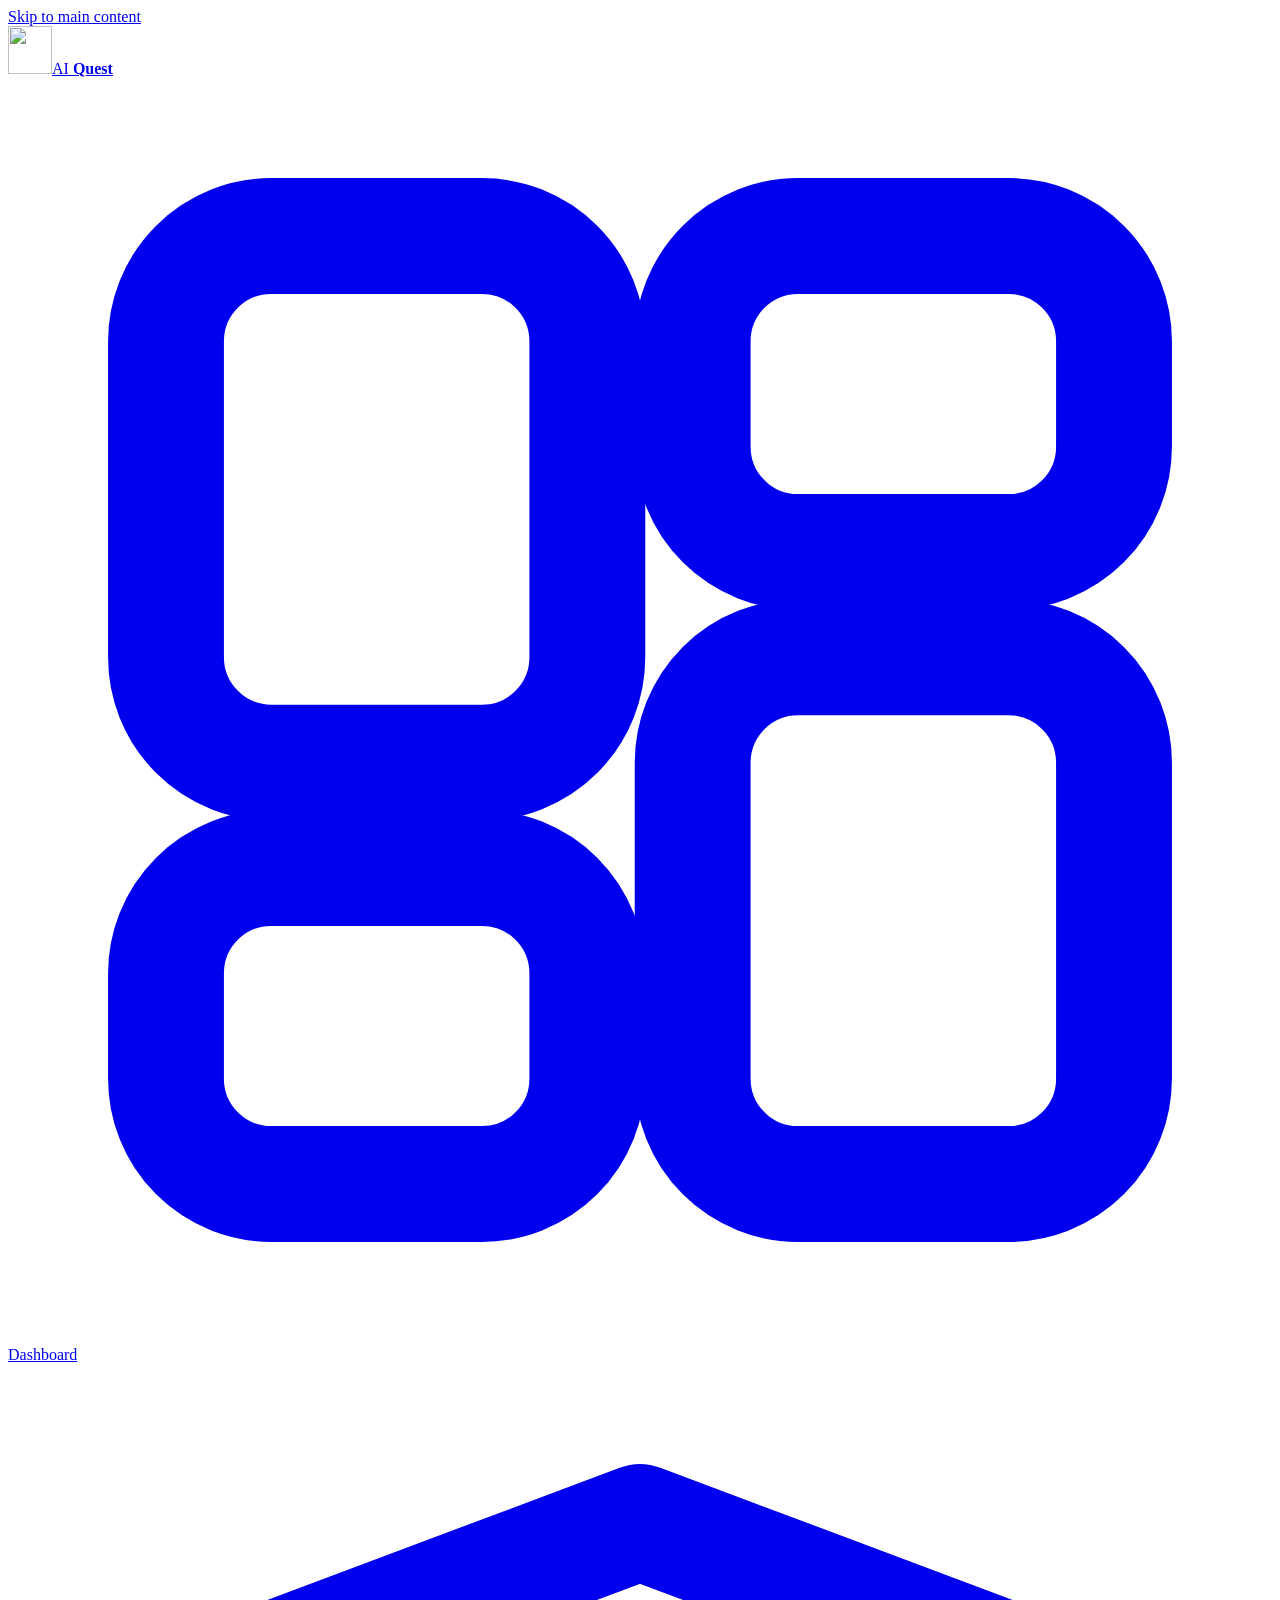
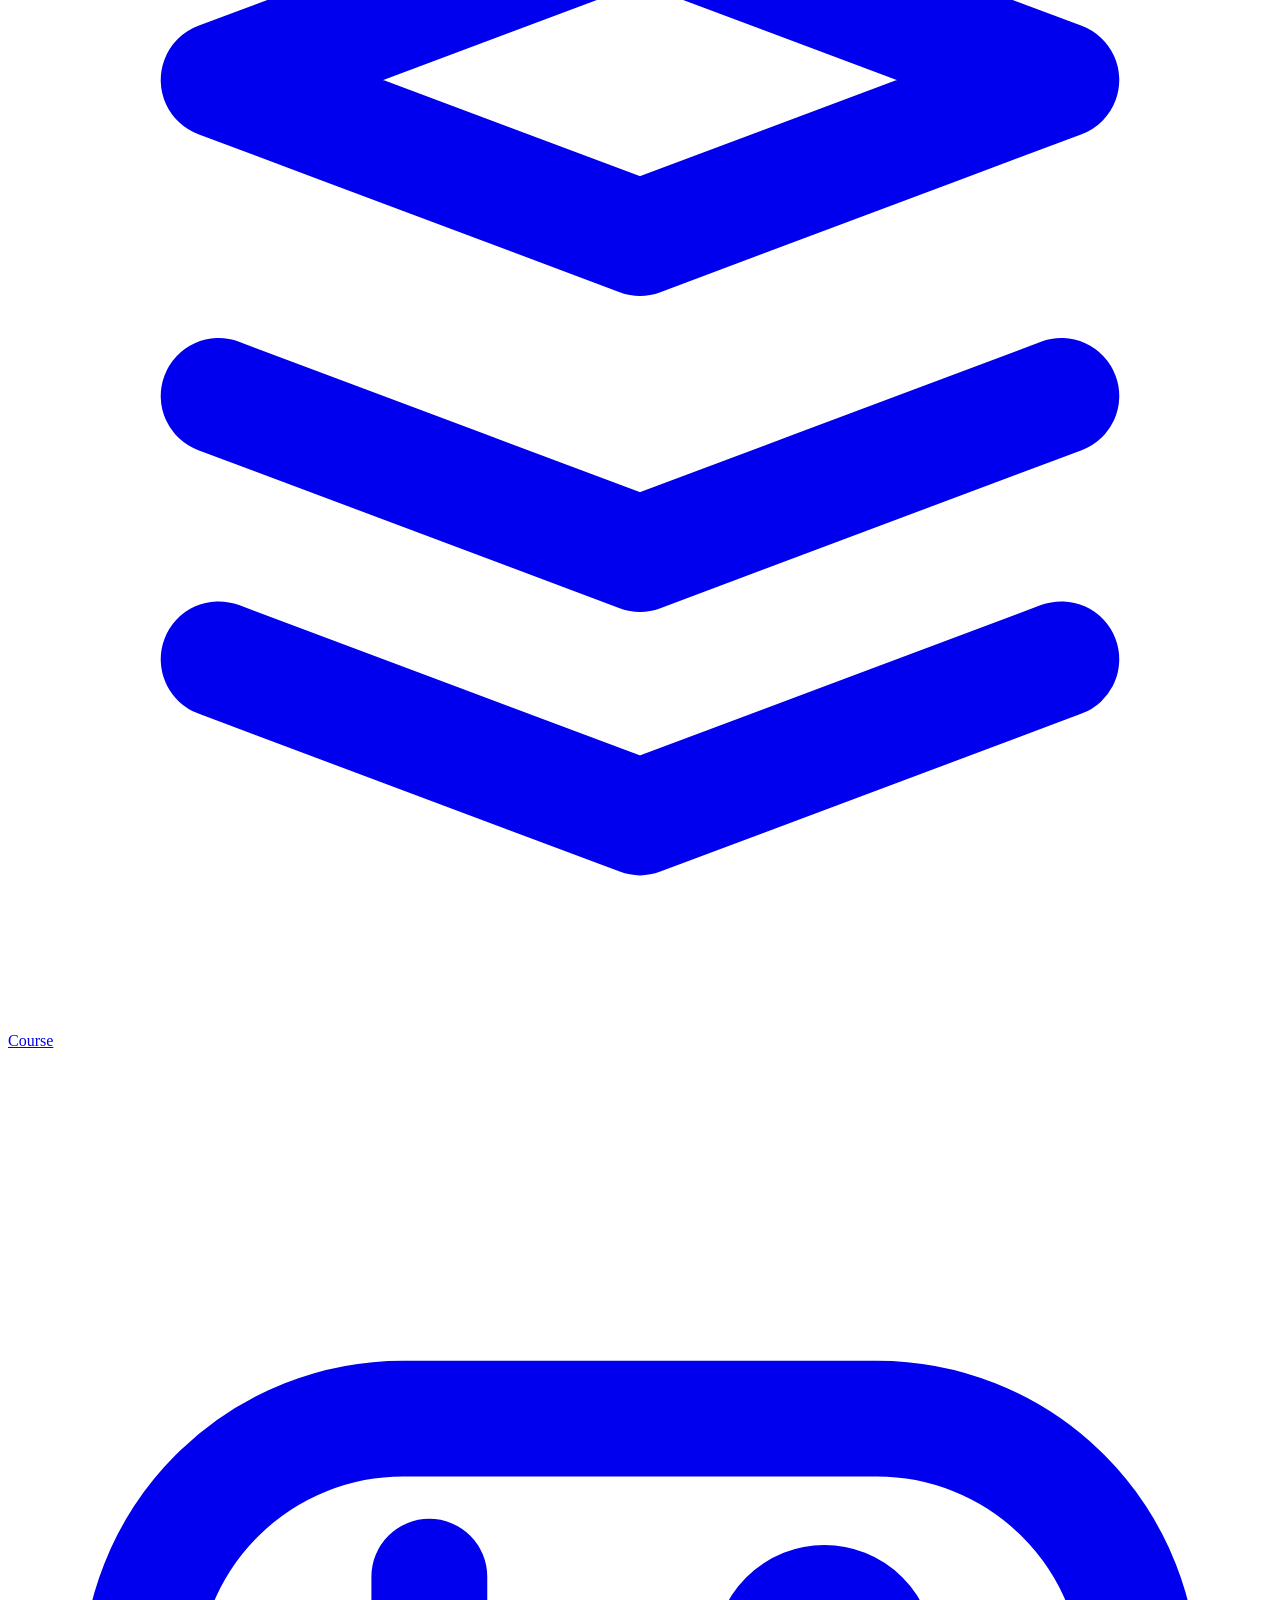
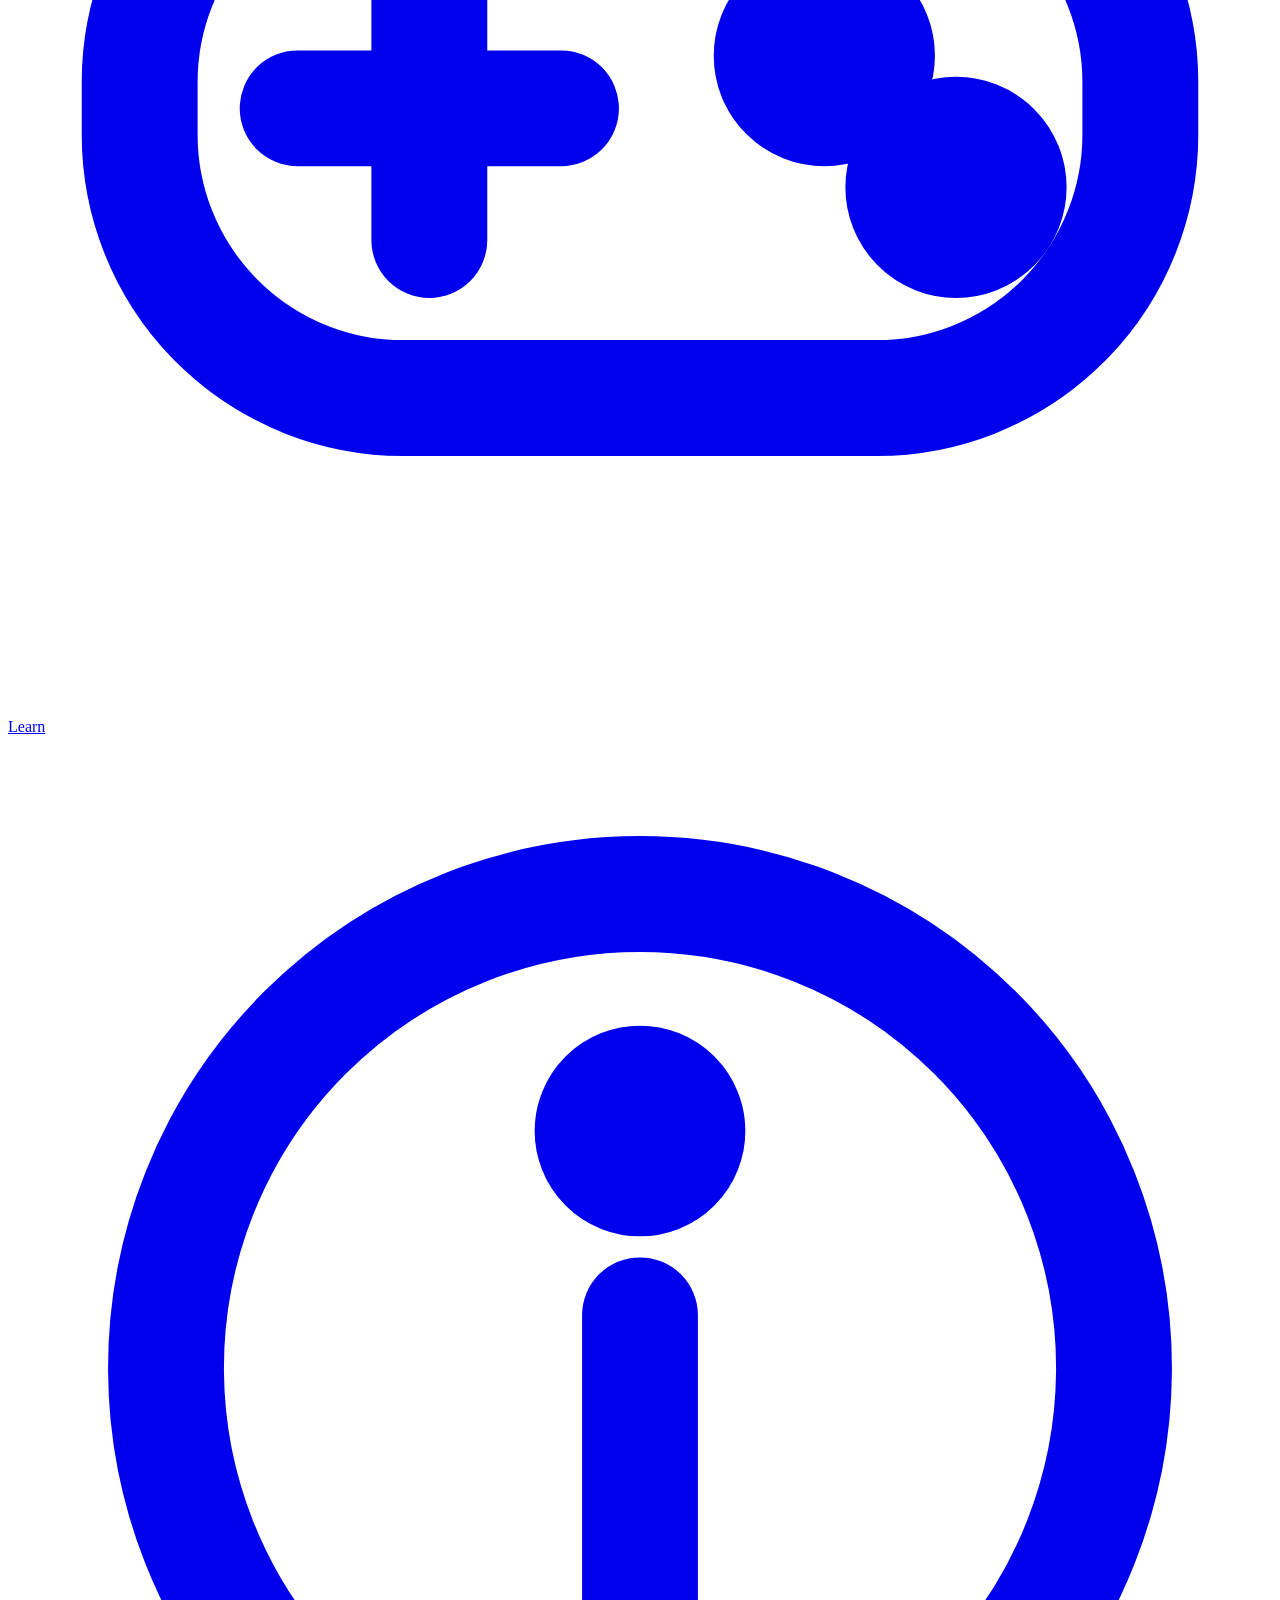
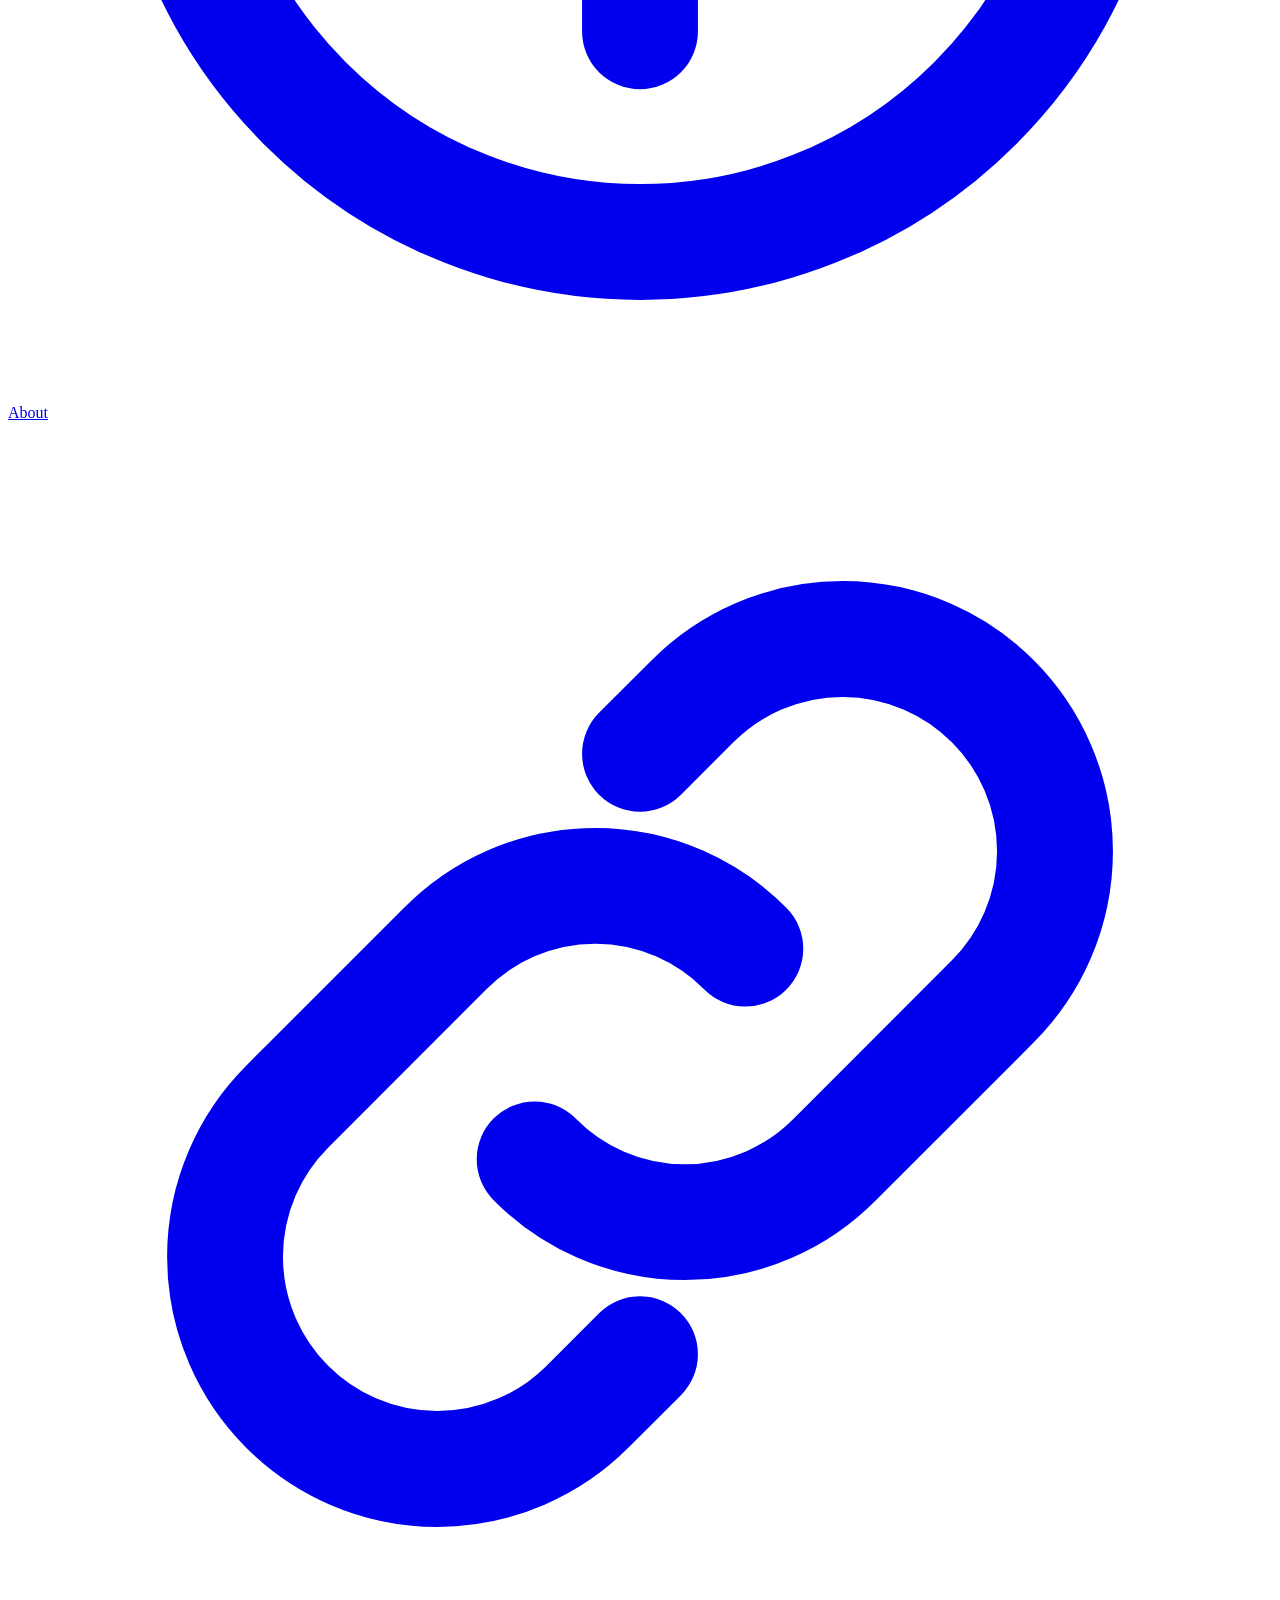
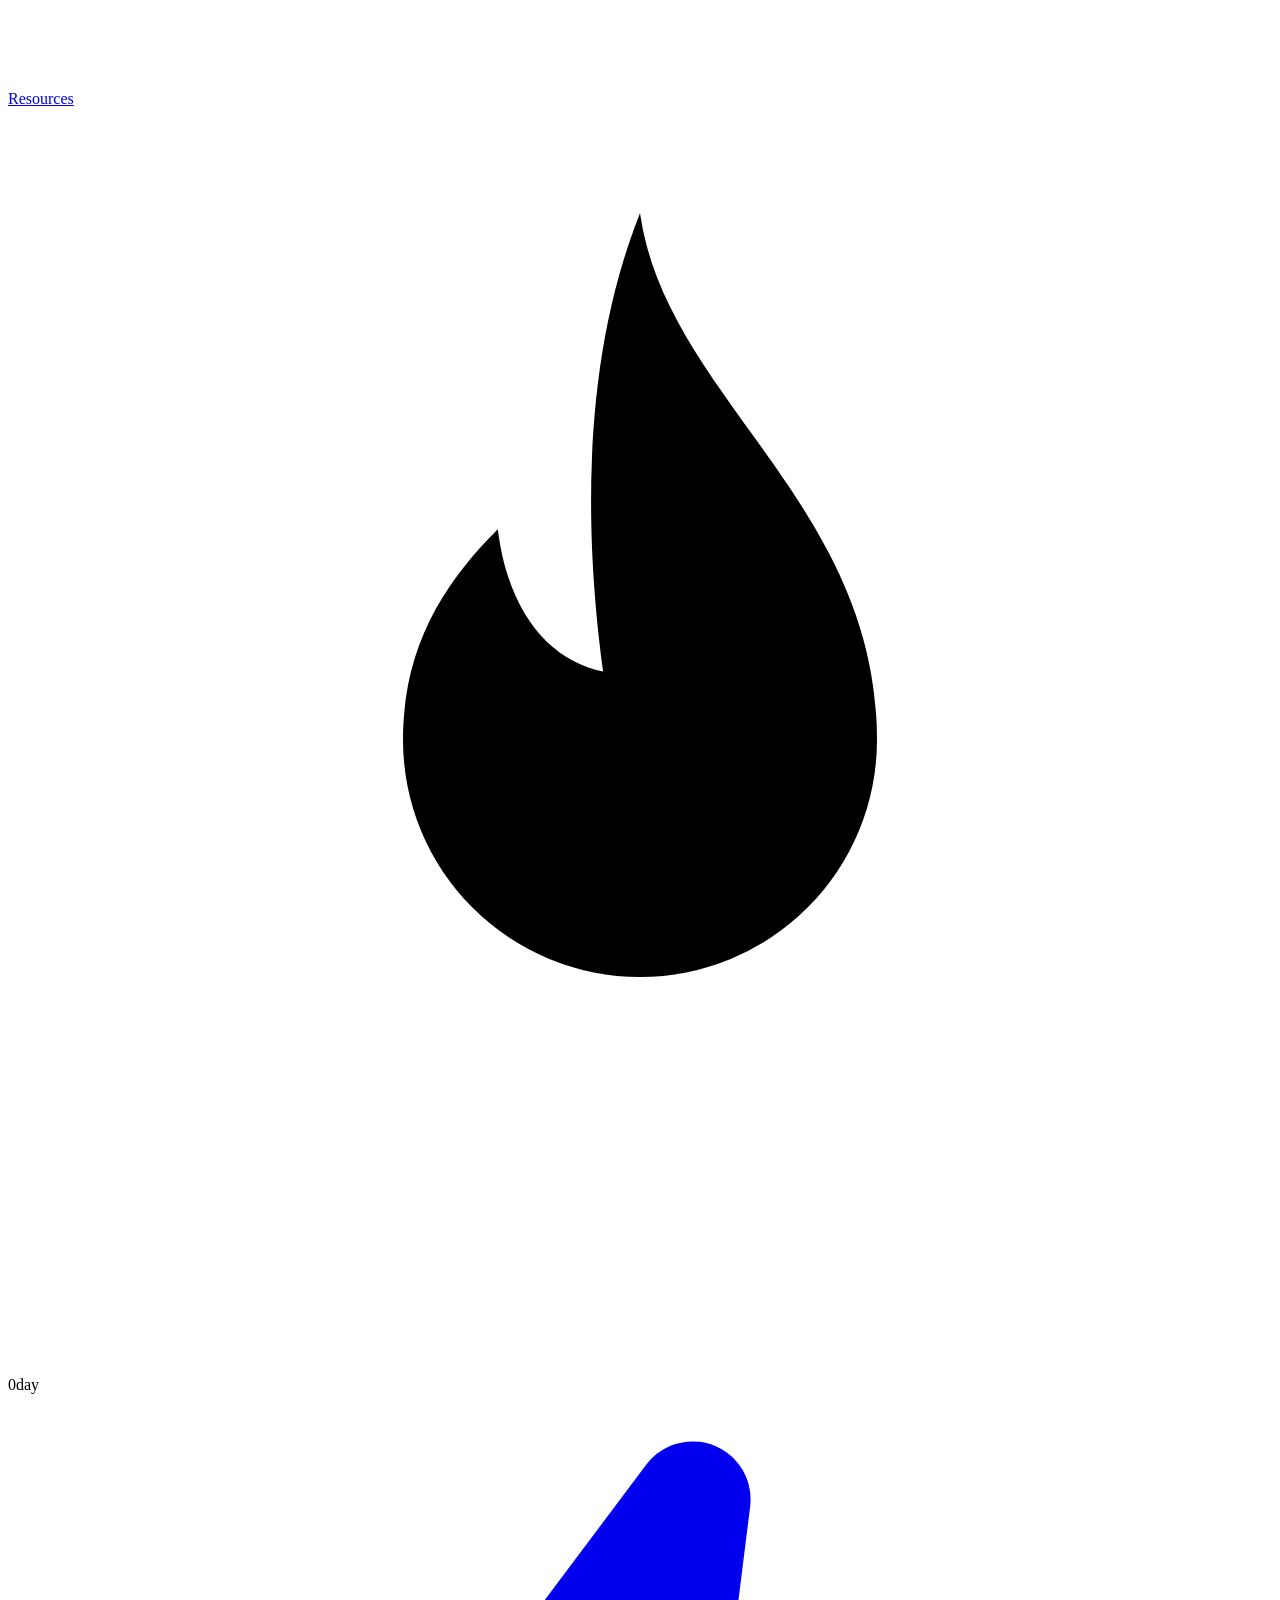
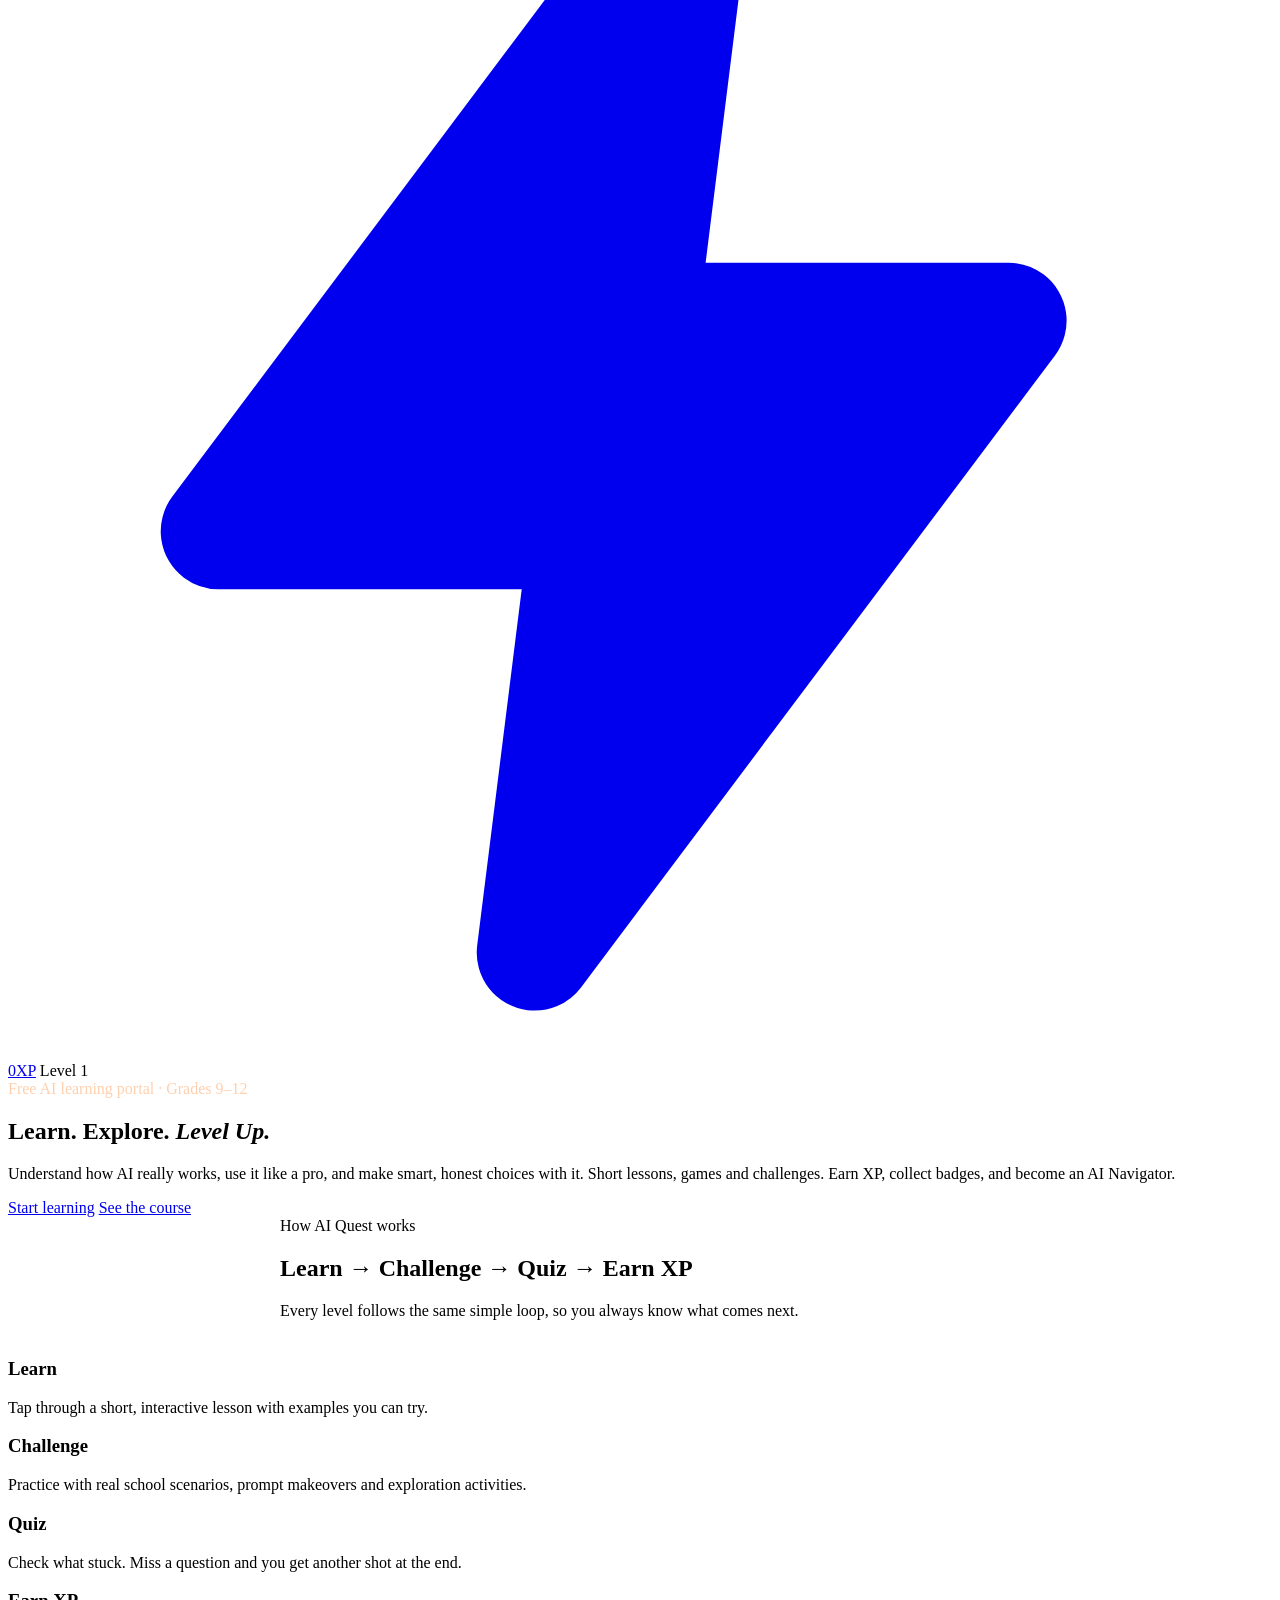
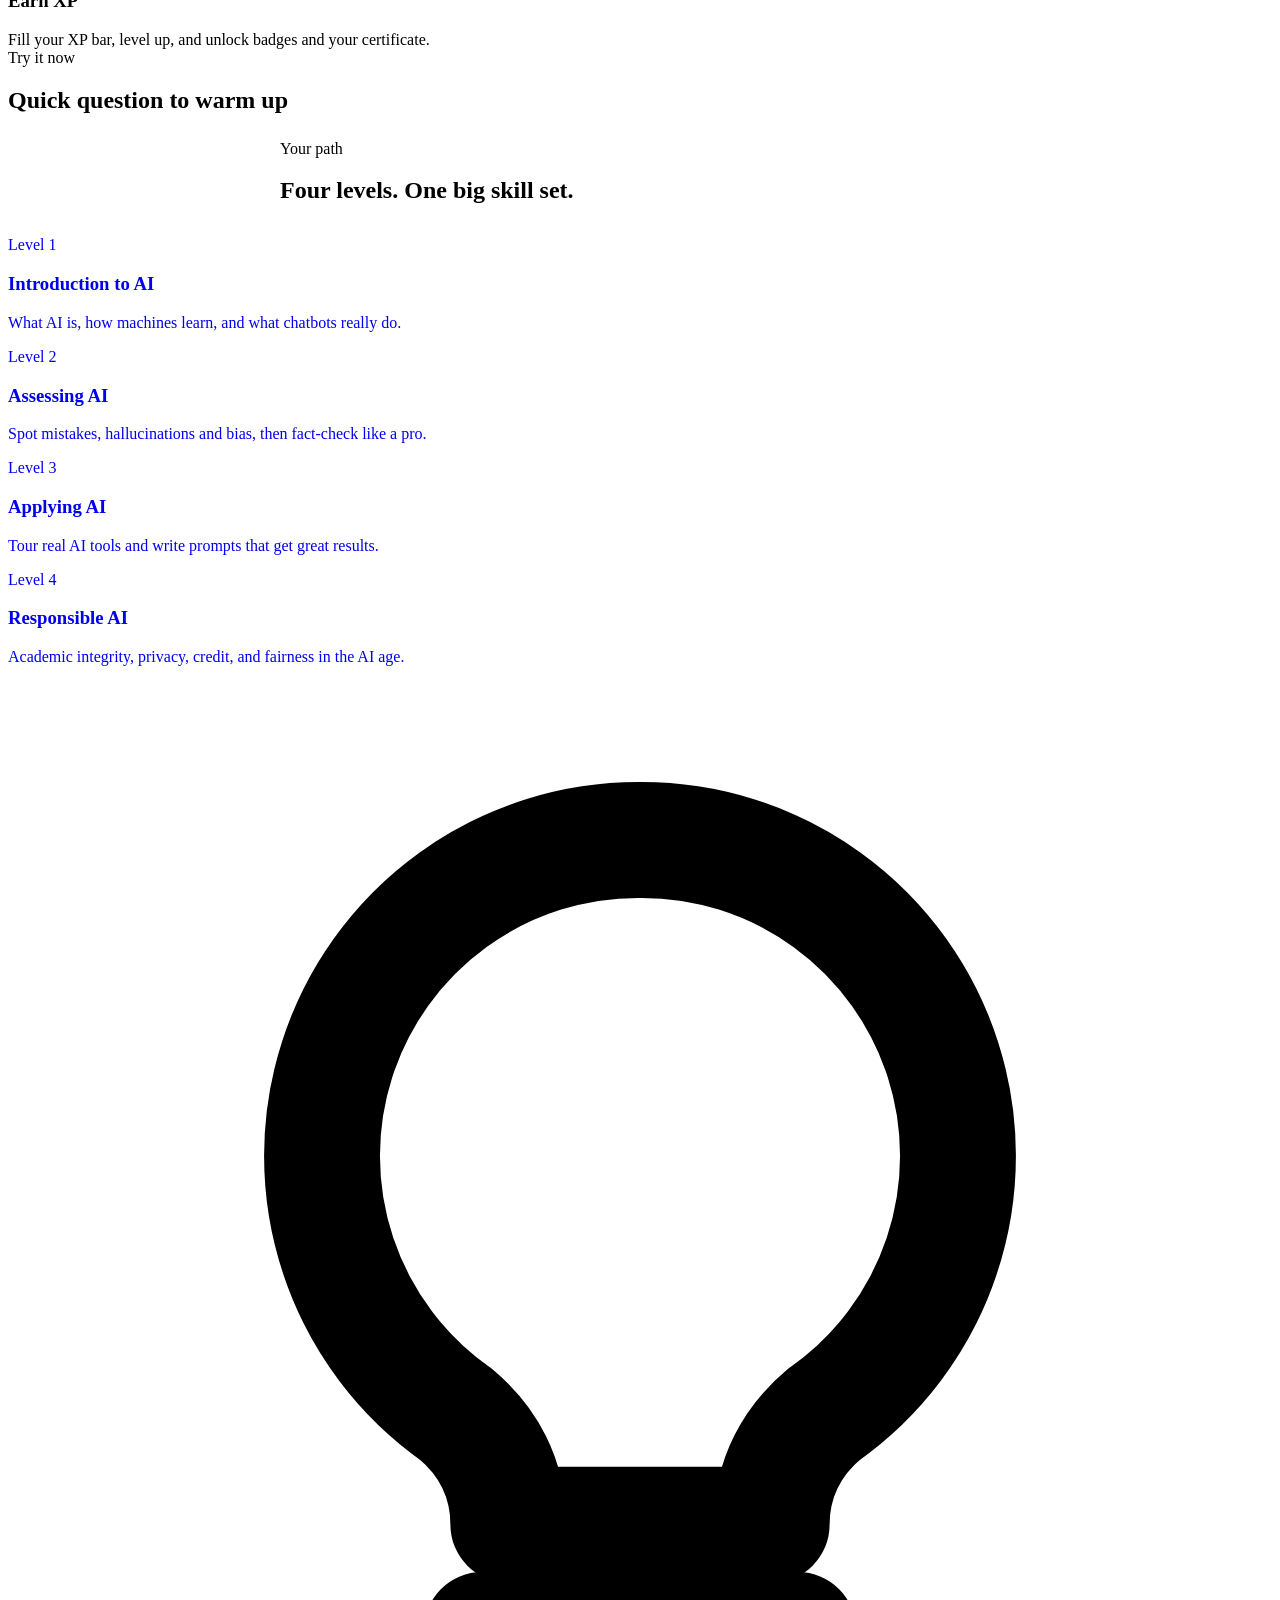
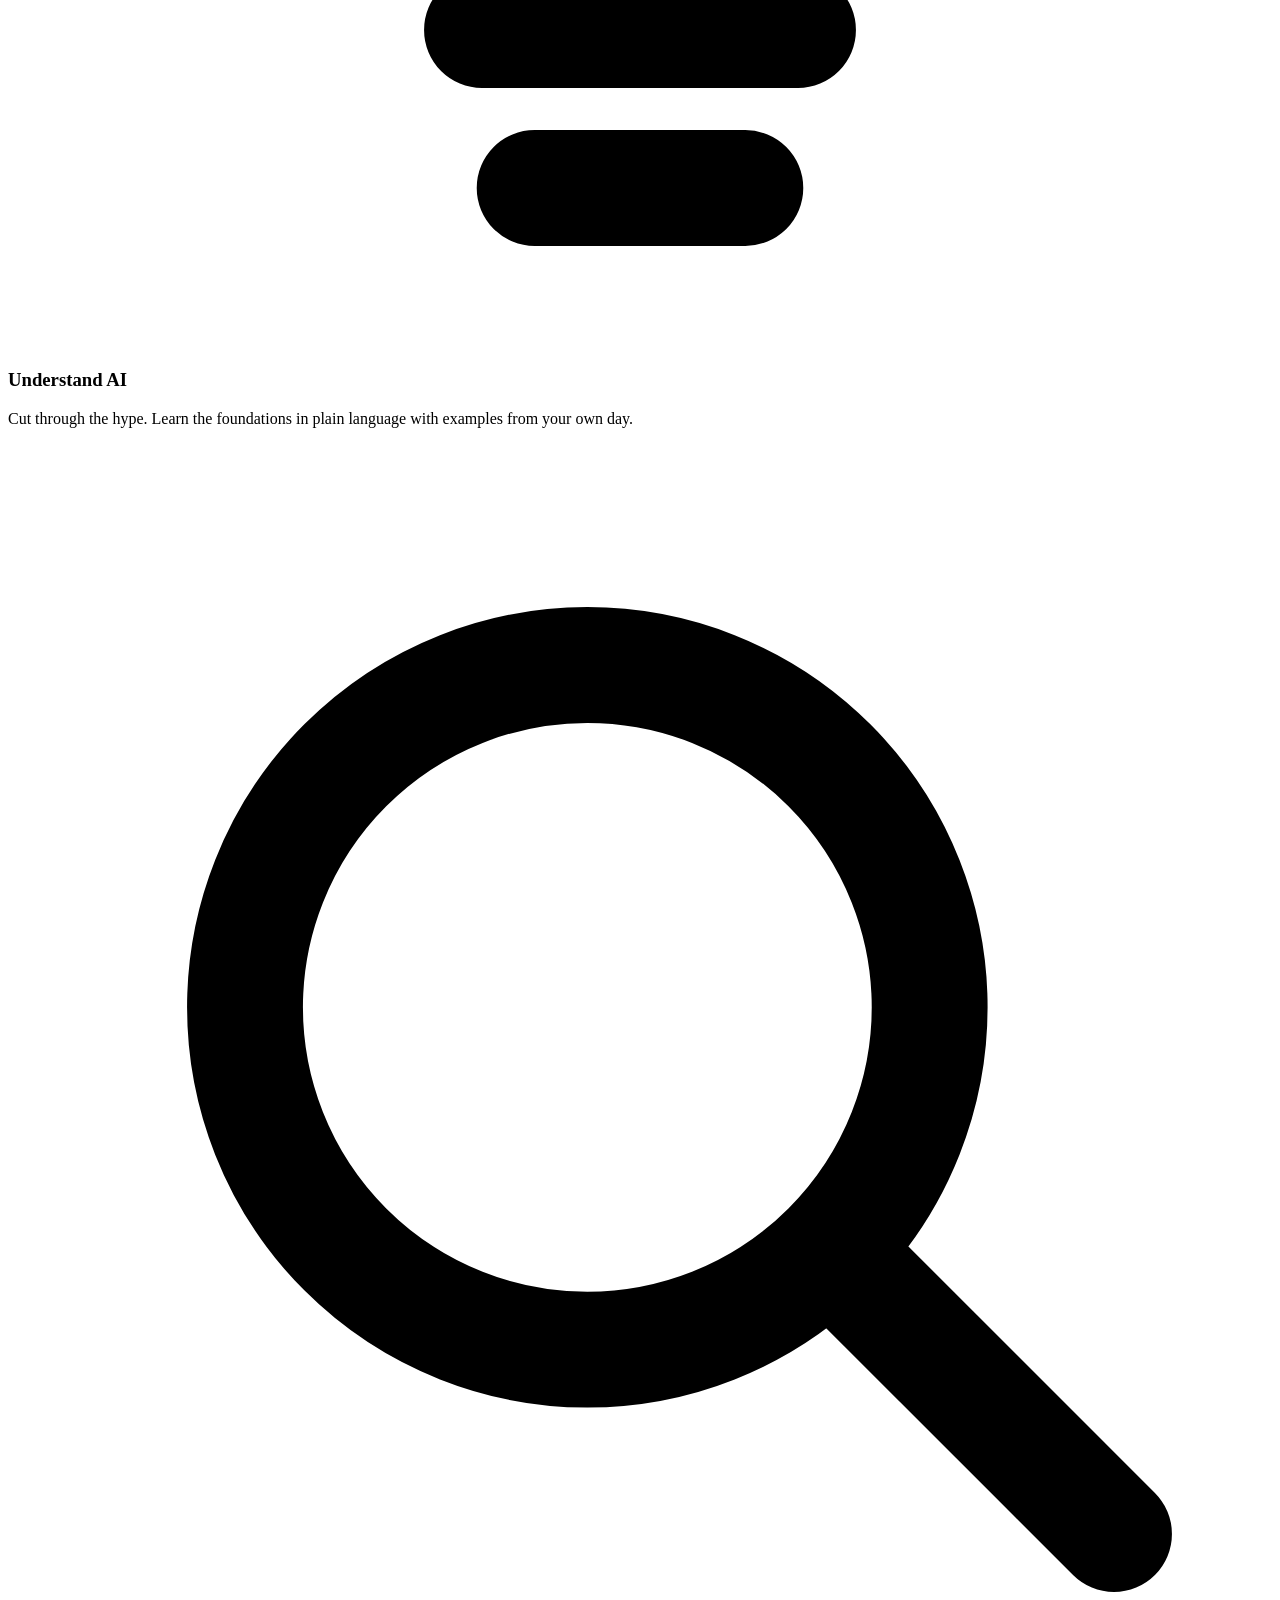
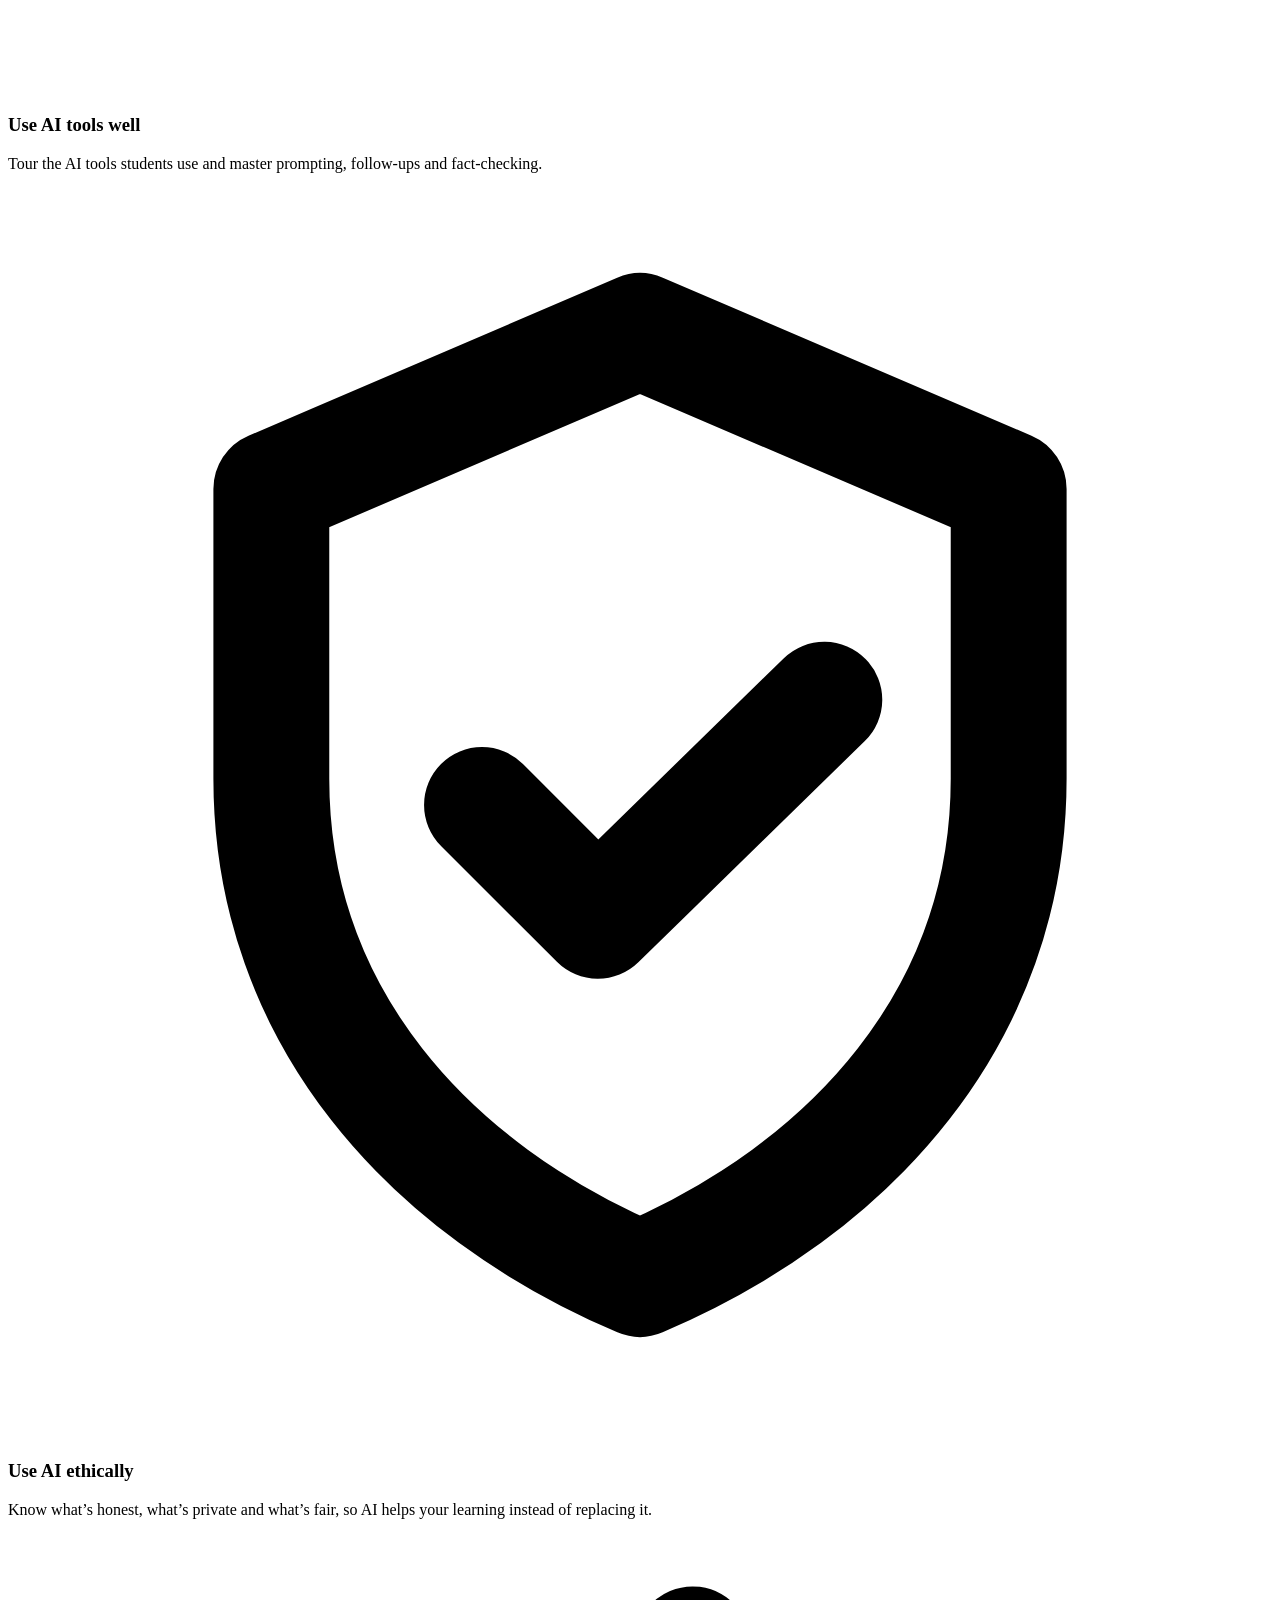
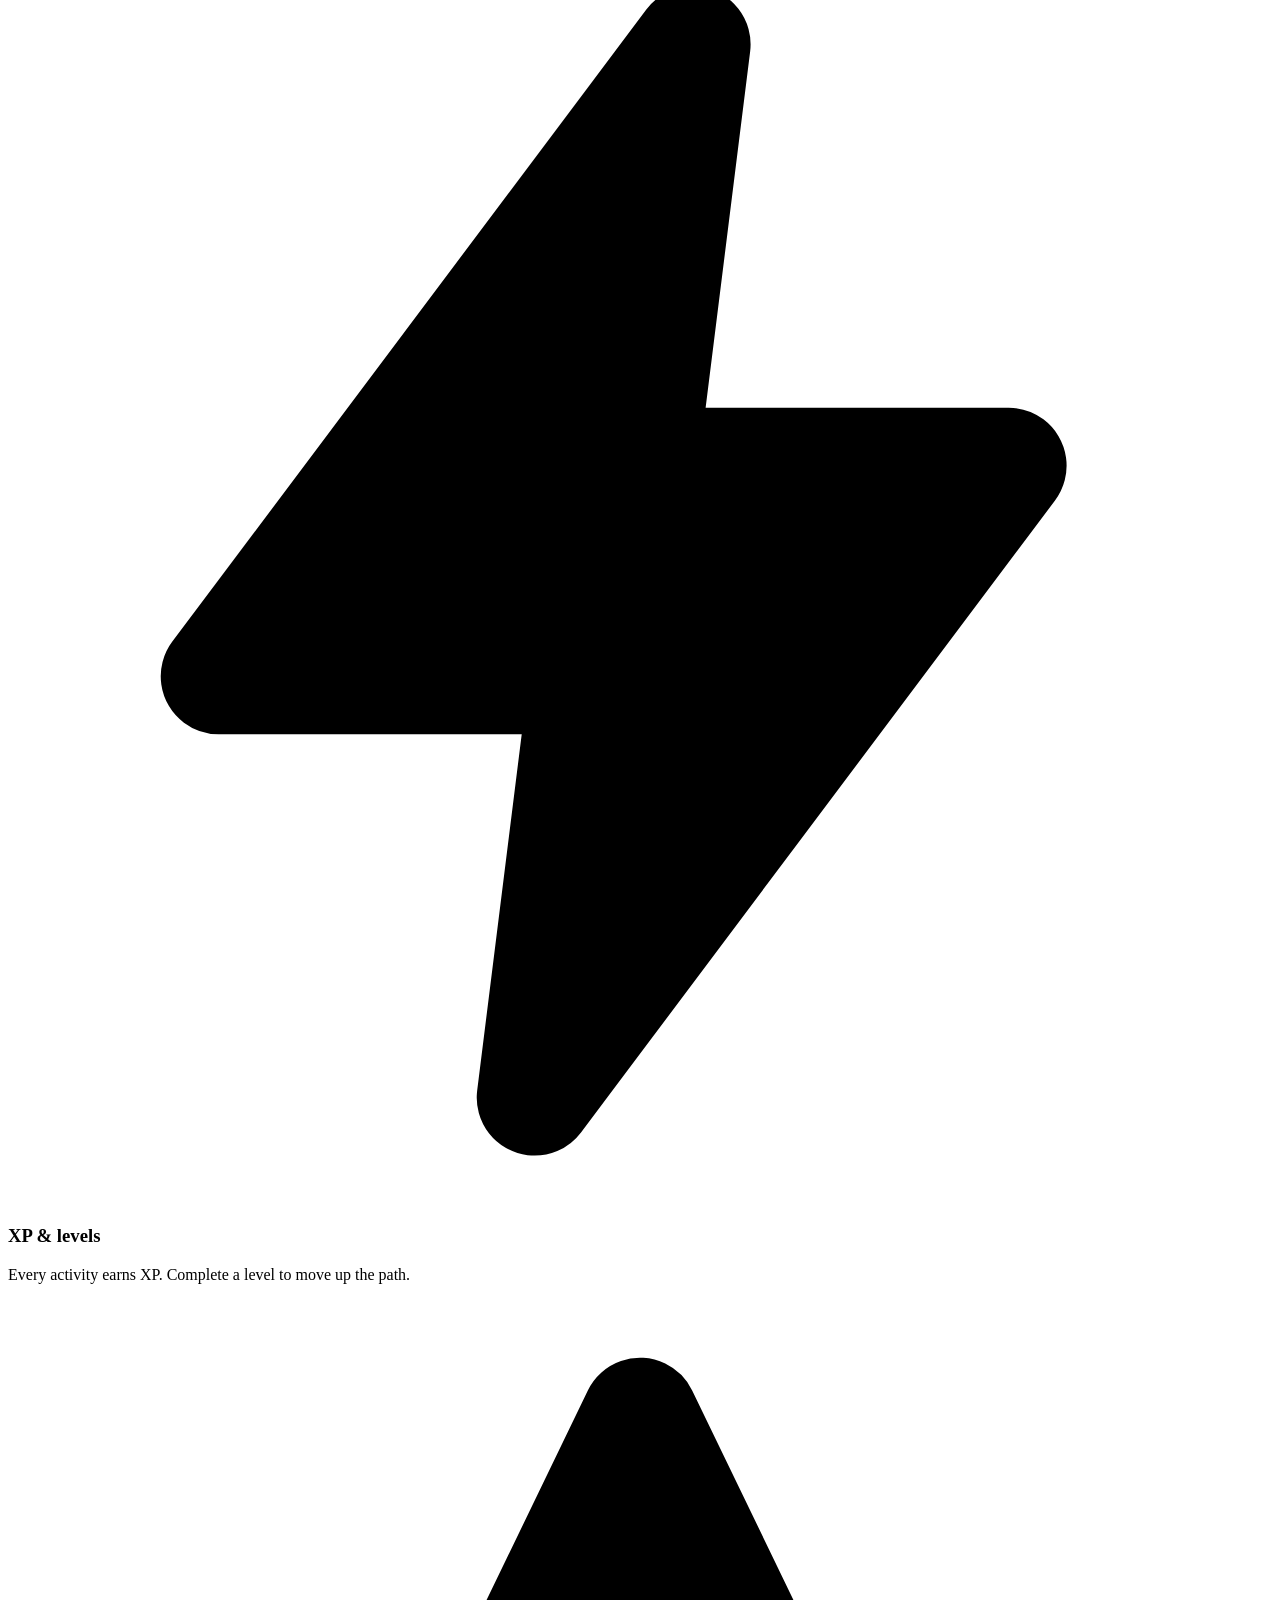
==== index.html @ 3c5510e8 "Add files via upload" ====
<!DOCTYPE html>
<html lang="en">
<head>
<meta charset="utf-8">
<meta name="viewport" content="width=device-width, initial-scale=1">
<title>AI Quest · Learn. Explore. Level Up.</title>
<meta name="description" content="AI Quest is a free, game-style learning portal that helps high school students understand AI, use AI tools well, and use AI responsibly. Earn XP, collect badges, and become an AI Navigator.">
<meta name="theme-color" content="#3C75A6">
<link rel="icon" href="assets/favicon.svg" type="image/svg+xml">
<link rel="preconnect" href="https://fonts.googleapis.com">
<link rel="preconnect" href="https://fonts.gstatic.com" crossorigin>
<link href="https://fonts.googleapis.com/css2?family=Lilita+One&amp;family=Nunito:wght@400;600;800&amp;display=swap" rel="stylesheet">
<link rel="stylesheet" href="css/style.css">
</head>
<body class="has-nav">
<a class="skip" href="#main">Skip to main content</a>
<header class="site-header">
  <div class="container">
    <a class="brand" href="index.html" aria-label="AI Quest home"><img src="assets/logo.svg" alt="" width="44" height="48"><span>AI <b>Quest</b></span></a>
    <nav class="nav" aria-label="Main"><a href="dashboard.html"><svg viewBox="0 0 24 24" fill="none" stroke="currentColor" stroke-width="2.2" stroke-linecap="round" stroke-linejoin="round" aria-hidden="true" focusable="false"><rect x="3" y="3" width="8" height="10" rx="2"/><rect x="13" y="3" width="8" height="6" rx="2"/><rect x="13" y="11" width="8" height="10" rx="2"/><rect x="3" y="15" width="8" height="6" rx="2"/></svg><span>Dashboard</span></a><a href="course.html"><svg viewBox="0 0 24 24" fill="none" stroke="currentColor" stroke-width="2.2" stroke-linecap="round" stroke-linejoin="round" aria-hidden="true" focusable="false"><path d="M4 6l8-3 8 3-8 3z"/><path d="M4 12l8 3 8-3M4 17l8 3 8-3"/></svg><span>Course</span></a><a href="learn.html"><svg viewBox="0 0 24 24" fill="none" stroke="currentColor" stroke-width="2.2" stroke-linecap="round" stroke-linejoin="round" aria-hidden="true" focusable="false"><rect x="2.5" y="7" width="19" height="11" rx="5"/><path d="M8 10v5M5.5 12.5h5"/><circle cx="15.5" cy="11.5" r="1" fill="currentColor"/><circle cx="18" cy="14" r="1" fill="currentColor"/></svg><span>Learn</span></a><a href="about.html"><svg viewBox="0 0 24 24" fill="none" stroke="currentColor" stroke-width="2.2" stroke-linecap="round" stroke-linejoin="round" aria-hidden="true" focusable="false"><circle cx="12" cy="12" r="9"/><path d="M12 11v6"/><circle cx="12" cy="7.5" r=".9" fill="currentColor"/></svg><span>About</span></a><a href="resources.html"><svg viewBox="0 0 24 24" fill="none" stroke="currentColor" stroke-width="2.2" stroke-linecap="round" stroke-linejoin="round" aria-hidden="true" focusable="false"><path d="M10 14a4 4 0 0 0 5.7 0l3-3a4 4 0 0 0-5.7-5.7l-1 1"/><path d="M14 10a4 4 0 0 0-5.7 0l-3 3a4 4 0 0 0 5.7 5.7l1-1"/></svg><span>Resources</span></a></nav>
    <div class="stats">
      <span class="chip streak" title="Day streak"><svg viewBox="0 0 24 24" fill="none" stroke="currentColor" stroke-width="2.2" stroke-linecap="round" stroke-linejoin="round" aria-hidden="true" focusable="false"><path fill="currentColor" stroke="none" d="M12 2c.5 3.5 4.5 5.5 4.5 10a4.5 4.5 0 0 1-9 0c0-1.8.8-3 1.8-4 .2 1.6 1 2.5 2 2.7C11 8.5 10.8 5 12 2z"/></svg><span data-streak>0</span><span class="lbl">day</span></span>
      <a class="chip xp" href="dashboard.html" title="Your total XP"><svg viewBox="0 0 24 24" fill="none" stroke="currentColor" stroke-width="2.2" stroke-linecap="round" stroke-linejoin="round" aria-hidden="true" focusable="false"><path d="M13 2 4 14h7l-1 8 9-12h-7z" fill="currentColor"/></svg><span data-xp>0</span><span class="lbl">XP</span></a>
      <span class="chip level" data-level>Level 1</span>
    </div>
  </div>
</header>
<main id="main">
<section class="hero">
  <div class="container">
    <div>
      <div class="eyebrow" style="color:#FFD0AE">Free AI learning portal · Grades 9–12</div>
      <h1>Learn. Explore. <em>Level Up.</em></h1>
      <p class="lead">Understand how AI really works, use it like a pro, and make smart, honest choices with it. Short lessons, games and challenges. Earn XP, collect badges, and become an AI Navigator.</p>
      <div class="btn-row">
        <a class="btn orange" id="cta-main" href="activity.html?id=m1-lesson">Start learning</a>
        <a class="btn ghost" href="course.html">See the course</a>
      </div>
    </div>
    <div class="bot-wrap" data-mascot="wave"></div>
  </div>
</section>

<section class="section">
  <div class="container">
    <div class="center" style="max-width:720px;margin:0 auto 2.4rem">
      <div class="eyebrow">How AI Quest works</div>
      <h2>Learn → Challenge → Quiz → Earn XP</h2>
      <p class="lead">Every level follows the same simple loop, so you always know what comes next.</p>
    </div>
    <div class="steps4">
      <div class="card"><h3>Learn</h3><p class="muted" style="margin:0">Tap through a short, interactive lesson with examples you can try.</p></div>
      <div class="card"><h3>Challenge</h3><p class="muted" style="margin:0">Practice with real school scenarios, prompt makeovers and exploration activities.</p></div>
      <div class="card"><h3>Quiz</h3><p class="muted" style="margin:0">Check what stuck. Miss a question and you get another shot at the end.</p></div>
      <div class="card"><h3>Earn XP</h3><p class="muted" style="margin:0">Fill your XP bar, level up, and unlock badges and your certificate.</p></div>
    </div>
  </div>
</section>

<section class="section" style="background:#fff;border-block:2px solid var(--line)">
  <div class="container">
    <div class="center" style="margin-bottom:1.6rem">
      <div class="eyebrow">Try it now</div>
      <h2>Quick question to warm up</h2>
    </div>
    <div class="card teaser" id="teaser"></div>
  </div>
</section>

<section class="section">
  <div class="container">
    <div class="center" style="max-width:720px;margin:0 auto 2rem">
      <div class="eyebrow">Your path</div>
      <h2>Four levels. One big skill set.</h2>
    </div>
    <div class="levels-strip">
      <a class="lvl-card l1" href="course.html#m1" style="text-decoration:none"><div class="n">Level 1</div><h3>Introduction to AI</h3><p>What AI is, how machines learn, and what chatbots really do.</p></a>
      <a class="lvl-card l2" href="course.html#m2" style="text-decoration:none"><div class="n">Level 2</div><h3>Assessing AI</h3><p>Spot mistakes, hallucinations and bias, then fact-check like a pro.</p></a>
      <a class="lvl-card l3" href="course.html#m3" style="text-decoration:none"><div class="n">Level 3</div><h3>Applying AI</h3><p>Tour real AI tools and write prompts that get great results.</p></a>
      <a class="lvl-card l4" href="course.html#m4" style="text-decoration:none"><div class="n">Level 4</div><h3>Responsible AI</h3><p>Academic integrity, privacy, credit, and fairness in the AI age.</p></a>
    </div>
  </div>
</section>

<section class="section" style="padding-top:0">
  <div class="container">
    <div class="grid g3">
      <div class="card feature"><div class="ico b"><svg viewBox="0 0 24 24" fill="none" stroke="currentColor" stroke-width="2.2" stroke-linecap="round" stroke-linejoin="round" aria-hidden="true" focusable="false"><path d="M9 18h6M10 21h4"/><path d="M12 3a6 6 0 0 0-3.5 10.9c.6.5 1 1.2 1 2.1h5c0-.9.4-1.6 1-2.1A6 6 0 0 0 12 3z"/></svg></div><h3>Understand AI</h3><p class="muted" style="margin:0">Cut through the hype. Learn the foundations in plain language with examples from your own day.</p></div>
      <div class="card feature"><div class="ico m"><svg viewBox="0 0 24 24" fill="none" stroke="currentColor" stroke-width="2.2" stroke-linecap="round" stroke-linejoin="round" aria-hidden="true" focusable="false"><circle cx="11" cy="11" r="6.5"/><path d="M16 16l5 5"/></svg></div><h3>Use AI tools well</h3><p class="muted" style="margin:0">Tour the AI tools students use and master prompting, follow-ups and fact-checking.</p></div>
      <div class="card feature"><div class="ico o"><svg viewBox="0 0 24 24" fill="none" stroke="currentColor" stroke-width="2.2" stroke-linecap="round" stroke-linejoin="round" aria-hidden="true" focusable="false"><path d="M12 3l7 3v5.5c0 4.5-3 7.8-7 9.5-4-1.7-7-5-7-9.5V6z"/><path d="M9 12l2.2 2.2L15.5 10"/></svg></div><h3>Use AI ethically</h3><p class="muted" style="margin:0">Know what’s honest, what’s private and what’s fair, so AI helps your learning instead of replacing it.</p></div>
    </div>
    <div class="grid g3" style="margin-top:1.25rem">
      <div class="card feature"><div class="ico p"><svg viewBox="0 0 24 24" fill="none" stroke="currentColor" stroke-width="2.2" stroke-linecap="round" stroke-linejoin="round" aria-hidden="true" focusable="false"><path d="M13 2 4 14h7l-1 8 9-12h-7z" fill="currentColor"/></svg></div><h3>XP &amp; levels</h3><p class="muted" style="margin:0">Every activity earns XP. Complete a level to move up the path.</p></div>
      <div class="card feature"><div class="ico o"><svg viewBox="0 0 24 24" fill="none" stroke="currentColor" stroke-width="2.2" stroke-linecap="round" stroke-linejoin="round" aria-hidden="true" focusable="false"><path fill="currentColor" d="M12 2.5l2.9 6 6.6.8-4.9 4.5 1.3 6.5L12 17l-5.9 3.3 1.3-6.5L2.5 9.3l6.6-.8z"/></svg></div><h3>10 collectible badges</h3><p class="muted" style="margin:0">From AI Explorer to AI Navigator. Earn them by learning, not grinding.</p></div>
      <div class="card feature"><div class="ico b"><svg viewBox="0 0 24 24" fill="none" stroke="currentColor" stroke-width="2.2" stroke-linecap="round" stroke-linejoin="round" aria-hidden="true" focusable="false"><path d="M4 20V10M10 20V4M16 20v-8M21 20H3"/></svg></div><h3>Your own dashboard</h3><p class="muted" style="margin:0">See your level, XP, streak, badges and weekly progress in one place.</p></div>
    </div>
  </div>
</section>

<section class="section" style="padding-top:0">
  <div class="container">
    <div class="hero" style="border-radius:28px;text-align:center">
      <div style="padding:2.6rem 1.5rem;position:relative;z-index:1">
        <h2 style="color:#fff">Ready to become an AI Navigator?</h2>
        <p class="lead" style="color:#E3EBFA;margin-inline:auto">No sign-up. No cost. Just start.</p>
        <a class="btn orange" href="activity.html?id=m1-lesson">Start Level 1</a>
      </div>
    </div>
  </div>
</section>
</main>
<footer class="site-footer">
  <div class="container">
    <div class="cols">
      <div>
        <h4>AI Quest</h4>
        <p>Learn. Explore. Level Up. A free AI learning portal that helps high school students understand AI, use it well, and use it responsibly.</p>
      </div>
      <div>
        <h4>Explore</h4>
        <ul>
          <li><a href="dashboard.html">Dashboard</a></li>
          <li><a href="course.html">Course</a></li>
          <li><a href="learn.html">Learn: games &amp; quizzes</a></li>
          <li><a href="about.html">About</a></li>
          <li><a href="resources.html">Resources &amp; citations</a></li>
        </ul>
      </div>
      <div>
        <h4>Privacy</h4>
        <p>No accounts and no tracking. Your progress is saved only in your own browser.</p>
      </div>
    </div>
    <p class="fine">Built for the TSA Webmaster event · Downingtown East High School TSA (2208-902). All artwork is original. Page content last updated November 2026.</p>
  </div>
</footer>
<noscript><div style="position:fixed;bottom:0;left:0;right:0;background:#FF914D;color:#1E2A52;padding:.8rem 1rem;text-align:center;font-weight:800;z-index:999">AI Quest’s lessons and progress tracking need JavaScript. Please turn it on to play.</div></noscript>
<script src="js/data.js"></script>
<script src="js/store.js"></script>
<script src="js/ui.js"></script>
<script src="js/home.js"></script>
</body>
</html>
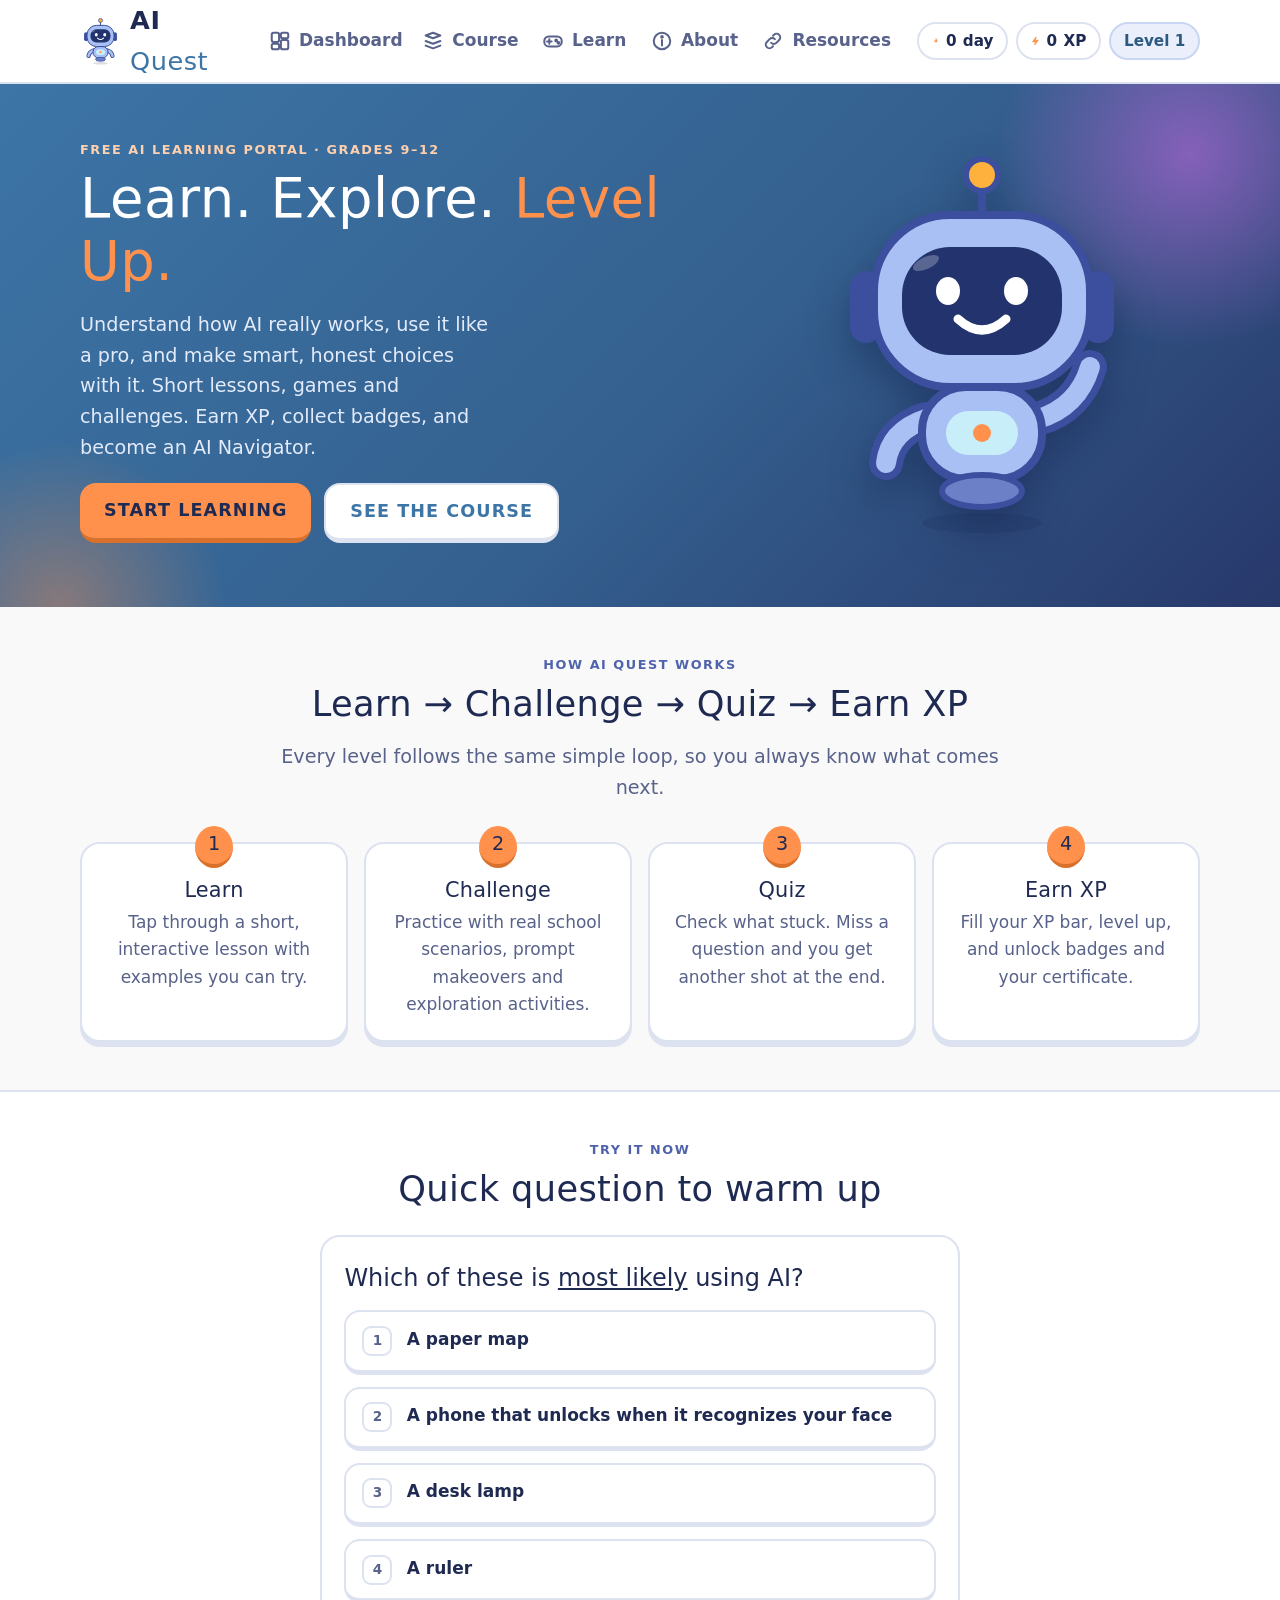
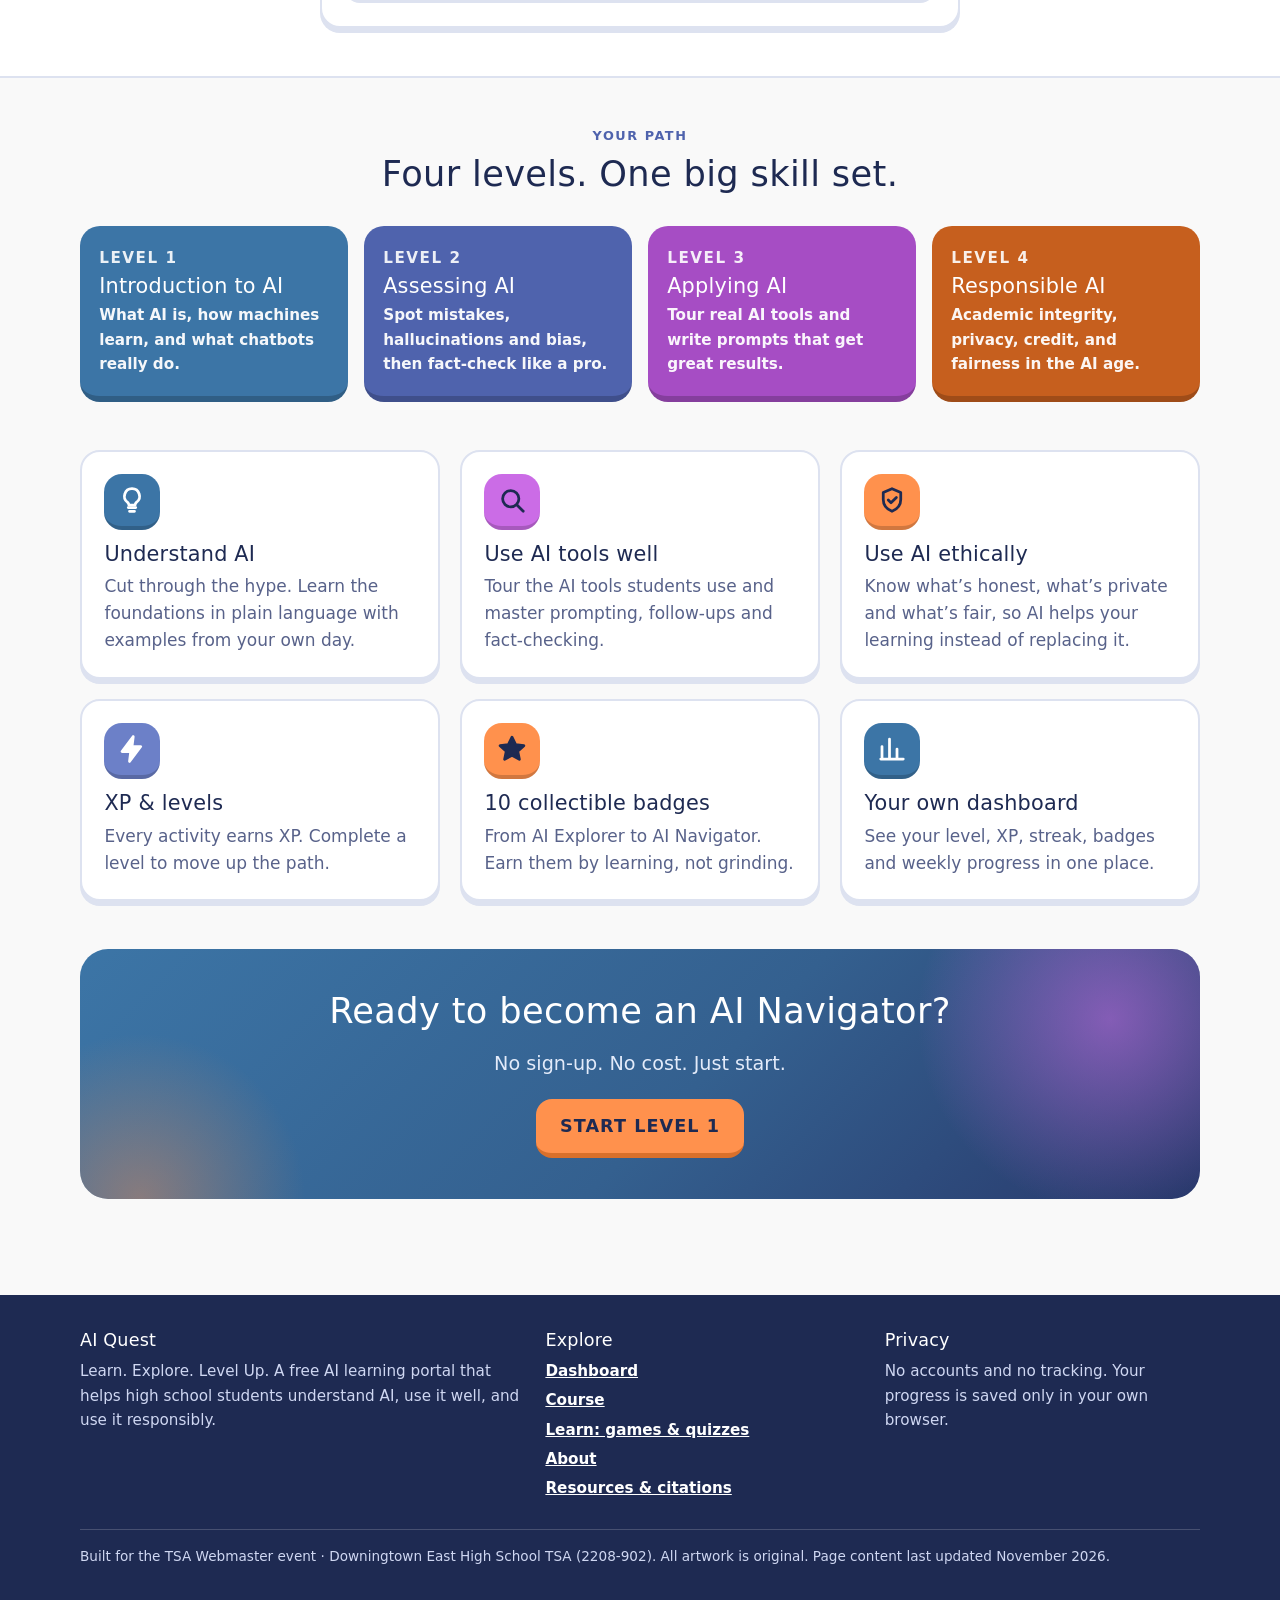
==== commit 721d6093: "Add files via upload" ====
--- a/index.html
+++ b/index.html
@@ -6,17 +6,17 @@
 <title>AI Quest · Learn. Explore. Level Up.</title>
 <meta name="description" content="AI Quest is a free, game-style learning portal that helps high school students understand AI, use AI tools well, and use AI responsibly. Earn XP, collect badges, and become an AI Navigator.">
 <meta name="theme-color" content="#3C75A6">
-<link rel="icon" href="assets/favicon.svg" type="image/svg+xml">
+<link rel="icon" href="favicon.svg" type="image/svg+xml">
 <link rel="preconnect" href="https://fonts.googleapis.com">
 <link rel="preconnect" href="https://fonts.gstatic.com" crossorigin>
 <link href="https://fonts.googleapis.com/css2?family=Lilita+One&amp;family=Nunito:wght@400;600;800&amp;display=swap" rel="stylesheet">
-<link rel="stylesheet" href="css/style.css">
+<link rel="stylesheet" href="style.css">
 </head>
 <body class="has-nav">
 <a class="skip" href="#main">Skip to main content</a>
 <header class="site-header">
   <div class="container">
-    <a class="brand" href="index.html" aria-label="AI Quest home"><img src="assets/logo.svg" alt="" width="44" height="48"><span>AI <b>Quest</b></span></a>
+    <a class="brand" href="index.html" aria-label="AI Quest home"><img src="logo.svg" alt="" width="44" height="48"><span>AI <b>Quest</b></span></a>
     <nav class="nav" aria-label="Main"><a href="dashboard.html"><svg viewBox="0 0 24 24" fill="none" stroke="currentColor" stroke-width="2.2" stroke-linecap="round" stroke-linejoin="round" aria-hidden="true" focusable="false"><rect x="3" y="3" width="8" height="10" rx="2"/><rect x="13" y="3" width="8" height="6" rx="2"/><rect x="13" y="11" width="8" height="10" rx="2"/><rect x="3" y="15" width="8" height="6" rx="2"/></svg><span>Dashboard</span></a><a href="course.html"><svg viewBox="0 0 24 24" fill="none" stroke="currentColor" stroke-width="2.2" stroke-linecap="round" stroke-linejoin="round" aria-hidden="true" focusable="false"><path d="M4 6l8-3 8 3-8 3z"/><path d="M4 12l8 3 8-3M4 17l8 3 8-3"/></svg><span>Course</span></a><a href="learn.html"><svg viewBox="0 0 24 24" fill="none" stroke="currentColor" stroke-width="2.2" stroke-linecap="round" stroke-linejoin="round" aria-hidden="true" focusable="false"><rect x="2.5" y="7" width="19" height="11" rx="5"/><path d="M8 10v5M5.5 12.5h5"/><circle cx="15.5" cy="11.5" r="1" fill="currentColor"/><circle cx="18" cy="14" r="1" fill="currentColor"/></svg><span>Learn</span></a><a href="about.html"><svg viewBox="0 0 24 24" fill="none" stroke="currentColor" stroke-width="2.2" stroke-linecap="round" stroke-linejoin="round" aria-hidden="true" focusable="false"><circle cx="12" cy="12" r="9"/><path d="M12 11v6"/><circle cx="12" cy="7.5" r=".9" fill="currentColor"/></svg><span>About</span></a><a href="resources.html"><svg viewBox="0 0 24 24" fill="none" stroke="currentColor" stroke-width="2.2" stroke-linecap="round" stroke-linejoin="round" aria-hidden="true" focusable="false"><path d="M10 14a4 4 0 0 0 5.7 0l3-3a4 4 0 0 0-5.7-5.7l-1 1"/><path d="M14 10a4 4 0 0 0-5.7 0l-3 3a4 4 0 0 0 5.7 5.7l1-1"/></svg><span>Resources</span></a></nav>
     <div class="stats">
       <span class="chip streak" title="Day streak"><svg viewBox="0 0 24 24" fill="none" stroke="currentColor" stroke-width="2.2" stroke-linecap="round" stroke-linejoin="round" aria-hidden="true" focusable="false"><path fill="currentColor" stroke="none" d="M12 2c.5 3.5 4.5 5.5 4.5 10a4.5 4.5 0 0 1-9 0c0-1.8.8-3 1.8-4 .2 1.6 1 2.5 2 2.7C11 8.5 10.8 5 12 2z"/></svg><span data-streak>0</span><span class="lbl">day</span></span>
@@ -135,9 +135,9 @@
   </div>
 </footer>
 <noscript><div style="position:fixed;bottom:0;left:0;right:0;background:#FF914D;color:#1E2A52;padding:.8rem 1rem;text-align:center;font-weight:800;z-index:999">AI Quest’s lessons and progress tracking need JavaScript. Please turn it on to play.</div></noscript>
-<script src="js/data.js"></script>
-<script src="js/store.js"></script>
-<script src="js/ui.js"></script>
-<script src="js/home.js"></script>
+<script src="data.js"></script>
+<script src="store.js"></script>
+<script src="ui.js"></script>
+<script src="home.js"></script>
 </body>
 </html>
--- a/style.css
+++ b/style.css
@@ -0,0 +1,489 @@
+/* =========================================================
+   AI Quest — Learn. Explore. Level Up.
+   Hand-coded CSS (no frameworks, no website builders).
+   Palette from the AI Quest brand sheet:
+     Blue #3C75A6 · Powder #6C80C8 · Magenta #CB6CE6 · Orange #FF914D · Light gray #F9F9F9
+   Extra neutrals: Deep navy for text (contrast), semantic green/red for feedback.
+   Fonts: Lilita One (headings) + Garet (body) with Nunito as the free fallback.
+   ========================================================= */
+
+:root{
+  --blue:#3C75A6;
+  --blue-dark:#2C5A83;
+  --powder:#6C80C8;
+  --powder-dark:#4F63AD;
+  --magenta:#CB6CE6;
+  --magenta-dark:#A64DC4;
+  --orange:#FF914D;
+  --orange-dark:#D9702B;
+  --gray:#F9F9F9;
+  --navy:#1E2A52;
+  --muted:#58628A;
+  --line:#DDE2F0;
+  --tint:#EAEFFB;
+  --good:#2FB67C;
+  --good-bg:#DDF6EA;
+  --good-ink:#0F5F3B;
+  --bad:#E5484D;
+  --bad-bg:#FFE6E6;
+  --bad-ink:#8E1B26;
+  --radius:20px;
+  --font-head:"Lilita One","Arial Rounded MT Bold","Trebuchet MS",system-ui,sans-serif;
+  --font-body:"Garet","Nunito","Segoe UI",system-ui,-apple-system,Roboto,Arial,sans-serif;
+}
+
+*{box-sizing:border-box}
+html{scroll-behavior:smooth;-webkit-text-size-adjust:100%}
+body{
+  margin:0;font-family:var(--font-body);color:var(--navy);background:var(--gray);
+  font-size:17px;line-height:1.6;font-weight:400;
+}
+img,svg{max-width:100%}
+h1,h2,h3,h4{font-family:var(--font-head);font-weight:400;line-height:1.15;margin:0 0 .5em;letter-spacing:.01em}
+h1{font-size:clamp(2.2rem,5vw,3.4rem)}
+h2{font-size:clamp(1.6rem,3.4vw,2.2rem)}
+h3{font-size:1.3rem}
+p{margin:0 0 1em}
+a{color:var(--blue);font-weight:800}
+a:hover{color:var(--blue-dark)}
+strong,b{font-weight:800}
+:focus-visible{outline:4px solid var(--orange);outline-offset:3px;border-radius:8px}
+.skip{position:absolute;left:-999px;top:0;background:var(--navy);color:#fff;padding:.7rem 1rem;z-index:999;border-radius:0 0 12px 0}
+.skip:focus{left:0}
+.sr-only{position:absolute;width:1px;height:1px;overflow:hidden;clip:rect(0 0 0 0);white-space:nowrap}
+.container{width:min(1120px,100% - 2.5rem);margin-inline:auto}
+.narrow{width:min(820px,100% - 2.5rem);margin-inline:auto}
+.section{padding:3rem 0}
+.eyebrow{font-weight:800;text-transform:uppercase;letter-spacing:.12em;font-size:.8rem;color:var(--powder-dark);margin-bottom:.5rem}
+.lead{font-size:1.2rem;color:var(--muted)}
+.center{text-align:center}
+.muted{color:var(--muted)}
+.hidden{display:none !important}
+
+/* ---------- Buttons ---------- */
+.btn{
+  display:inline-flex;align-items:center;justify-content:center;gap:.5rem;
+  font-family:var(--font-head);font-size:1.1rem;letter-spacing:.06em;text-transform:uppercase;
+  background:var(--blue);color:#fff;text-decoration:none;
+  border:0;border-bottom:5px solid var(--blue-dark);border-radius:16px;
+  padding:.8rem 1.5rem;cursor:pointer;transition:transform .08s,border-bottom-width .08s,filter .15s;
+}
+.btn:hover{color:#fff;filter:brightness(1.07)}
+.btn:active{transform:translateY(3px);border-bottom-width:2px}
+.btn.orange{background:var(--orange);color:var(--navy);border-bottom-color:var(--orange-dark)}
+.btn.orange:hover{color:var(--navy)}
+.btn.magenta{background:var(--magenta);color:var(--navy);border-bottom-color:var(--magenta-dark)}
+.btn.magenta:hover{color:var(--navy)}
+.btn.ghost{background:#fff;color:var(--blue);border:2px solid var(--line);border-bottom-width:5px}
+.btn.ghost:hover{color:var(--blue-dark);background:var(--tint)}
+.btn.small{font-size:.9rem;padding:.5rem 1rem;border-bottom-width:4px}
+.btn[disabled],.btn.disabled{background:#E3E6F0;color:#8C94B3;border-bottom-color:#CBD0E2;cursor:not-allowed;filter:none;transform:none}
+.btn.block{display:flex;width:100%}
+.btn-row{display:flex;flex-wrap:wrap;gap:.8rem}
+
+/* ---------- Header / nav ---------- */
+.site-header{position:sticky;top:0;z-index:60;background:#fff;border-bottom:2px solid var(--line)}
+.site-header .container{display:flex;align-items:center;gap:1rem;min-height:68px}
+.brand{display:flex;align-items:center;gap:.6rem;text-decoration:none;color:var(--navy)}
+.brand img{width:44px;height:48px}
+.brand span{font-family:var(--font-head);font-size:1.6rem;letter-spacing:.02em}
+.brand span b{color:var(--blue);font-weight:400}
+.nav{display:flex;gap:.25rem;margin-left:auto}
+.nav a{display:flex;align-items:center;gap:.5rem;padding:.55rem .9rem;border-radius:14px;color:var(--muted);font-weight:800;text-decoration:none}
+.nav a svg{width:22px;height:22px;flex:none}
+.nav a:hover{background:var(--tint);color:var(--blue)}
+.nav a[aria-current="page"]{background:var(--tint);color:var(--blue);box-shadow:inset 0 0 0 2px #C9D6F3}
+.stats{display:flex;gap:.5rem;margin-left:.5rem}
+.chip{display:inline-flex;align-items:center;gap:.4rem;padding:.3rem .8rem;border-radius:999px;font-weight:800;background:#fff;border:2px solid var(--line);font-size:.95rem;white-space:nowrap;text-decoration:none;color:var(--navy)}
+.chip svg{width:20px;height:20px}
+.chip.xp svg{color:var(--orange)}
+.chip.streak svg{color:var(--orange)}
+.chip.level{background:var(--tint);border-color:#C9D6F3;color:var(--blue-dark)}
+a.chip:hover{background:var(--tint);color:var(--navy)}
+
+@media (max-width:860px){
+  .site-header .container{min-height:60px}
+  .brand img{width:36px;height:40px}
+  .brand span{font-size:1.35rem}
+  .stats{margin-left:auto}
+  .chip.level{display:none}
+  .nav{
+    position:fixed;left:0;right:0;bottom:0;margin:0;justify-content:space-around;gap:0;
+    background:#fff;border-top:2px solid var(--line);padding:.3rem .2rem calc(.3rem + env(safe-area-inset-bottom));z-index:70;
+  }
+  .nav a{flex-direction:column;gap:.1rem;font-size:.72rem;padding:.4rem .5rem;border-radius:12px;flex:1;text-align:center}
+  body.has-nav{padding-bottom:78px}
+}
+@media (max-width:420px){ .chip.streak .lbl,.chip.xp .lbl{display:none} }
+
+/* ---------- Cards ---------- */
+.card{background:#fff;border:2px solid var(--line);border-radius:var(--radius);padding:1.4rem;box-shadow:0 5px 0 var(--line)}
+.card.tint{background:var(--tint);border-color:#C9D6F3;box-shadow:0 5px 0 #C9D6F3}
+.card h3{margin-bottom:.4rem}
+.grid{display:grid;gap:1.25rem}
+.g2{grid-template-columns:repeat(2,1fr)}
+.g3{grid-template-columns:repeat(3,1fr)}
+.g4{grid-template-columns:repeat(4,1fr)}
+@media (max-width:900px){.g3,.g4{grid-template-columns:repeat(2,1fr)}}
+@media (max-width:620px){.g2,.g3,.g4{grid-template-columns:1fr}}
+.pill{display:inline-block;font-weight:800;font-size:.8rem;padding:.2rem .7rem;border-radius:999px;background:var(--tint);color:var(--blue-dark);text-transform:uppercase;letter-spacing:.06em}
+.pill.orange{background:#FFE6D3;color:#8A3E08}
+.pill.magenta{background:#F5E1FB;color:#6F2488}
+.pill.green{background:var(--good-bg);color:var(--good-ink)}
+
+/* ---------- Progress bar ---------- */
+.bar{height:20px;background:var(--tint);border-radius:999px;overflow:hidden;border:2px solid #C9D6F3;position:relative}
+.bar>i{display:block;height:100%;width:0;background:var(--orange);border-radius:999px;transition:width .7s cubic-bezier(.2,.8,.2,1);position:relative}
+.bar>i::after{content:"";position:absolute;left:8px;right:8px;top:3px;height:4px;border-radius:4px;background:rgba(255,255,255,.55)}
+.bar.blue>i{background:var(--blue)}
+.bar.slim{height:14px}
+.bar.slim>i::after{top:2px;height:3px}
+
+/* ---------- Home ---------- */
+.hero{
+  background:linear-gradient(135deg,#3C75A6 0%,#34608F 55%,#28386B 100%);
+  color:#fff;position:relative;overflow:hidden;
+}
+.hero::before,.hero::after{content:"";position:absolute;border-radius:50%;pointer-events:none}
+.hero::before{width:420px;height:420px;right:-120px;top:-140px;background:radial-gradient(circle,rgba(203,108,230,.55),transparent 65%)}
+.hero::after{width:360px;height:360px;left:-120px;bottom:-180px;background:radial-gradient(circle,rgba(255,145,77,.4),transparent 65%)}
+.hero .container{display:grid;grid-template-columns:1.2fr .8fr;gap:2rem;align-items:center;padding:3.5rem 0 4rem;position:relative;z-index:1}
+.hero h1{margin-bottom:.3em}
+.hero h1 em{font-style:normal;color:var(--orange)}
+.hero p.lead{color:#E3EBFA;max-width:34ch}
+.hero .bot-wrap{display:flex;justify-content:center}
+.hero .bot-wrap svg{width:min(320px,70vw);height:auto;filter:drop-shadow(0 18px 20px rgba(10,20,60,.35))}
+@media (max-width:820px){.hero .container{grid-template-columns:1fr;text-align:center;padding:2.2rem 0 2.6rem}.hero p.lead{margin-inline:auto}.hero .btn-row{justify-content:center}.hero .bot-wrap{order:-1}.hero .bot-wrap svg{width:190px}}
+.steps4{counter-reset:s;display:grid;grid-template-columns:repeat(4,1fr);gap:1rem}
+.steps4 .card{position:relative;padding-top:2.2rem;text-align:center}
+.steps4 .card::before{counter-increment:s;content:counter(s);position:absolute;top:-18px;left:50%;transform:translateX(-50%);width:38px;height:38px;border-radius:50%;background:var(--orange);color:var(--navy);font-family:var(--font-head);display:grid;place-items:center;font-size:1.2rem;border-bottom:4px solid var(--orange-dark)}
+@media (max-width:900px){.steps4{grid-template-columns:repeat(2,1fr);row-gap:1.8rem}}
+@media (max-width:520px){.steps4{grid-template-columns:1fr}}
+.feature .ico{width:56px;height:56px;border-radius:18px;display:grid;place-items:center;margin-bottom:.8rem;border-bottom:4px solid rgba(0,0,0,.18)}
+.feature .ico svg{width:30px;height:30px}
+.ico.b{background:var(--blue);color:#fff}.ico.o{background:var(--orange);color:var(--navy)}.ico.m{background:var(--magenta);color:var(--navy)}.ico.p{background:var(--powder);color:#fff}
+.levels-strip{display:grid;grid-template-columns:repeat(4,1fr);gap:1rem}
+@media (max-width:820px){.levels-strip{grid-template-columns:repeat(2,1fr)}}
+.lvl-card{border-radius:20px;padding:1.2rem;color:#fff;border-bottom:6px solid rgba(0,0,0,.2);position:relative;overflow:hidden}
+.lvl-card h3{color:#fff;margin:.3rem 0}
+.lvl-card p{margin:0;font-size:.95rem;opacity:.95}
+.lvl-card.l1{background:var(--blue)}.lvl-card.l2{background:var(--powder-dark)}
+.lvl-card.l3{background:#A64DC4}.lvl-card.l4{background:#C65F1E}
+.lvl-card .n{font-family:var(--font-head);font-size:.95rem;letter-spacing:.1em;text-transform:uppercase;opacity:.9}
+
+/* teaser widget */
+.teaser{max-width:640px;margin-inline:auto}
+.teaser .q{font-family:var(--font-head);font-size:1.5rem;margin-bottom:.8rem}
+.teaser .fb{margin-top:1rem;padding:.9rem 1rem;border-radius:14px;font-weight:700}
+.teaser .fb.good{background:var(--good-bg);color:var(--good-ink)}
+.teaser .fb.bad{background:var(--bad-bg);color:var(--bad-ink)}
+
+/* ---------- Page headers ---------- */
+.page-head{padding:2.2rem 0 1rem}
+.page-head h1{font-size:clamp(2rem,4.4vw,2.8rem)}
+
+/* ---------- Dashboard ---------- */
+.dash{display:grid;grid-template-columns:1.6fr 1fr;gap:1.25rem;align-items:start}
+@media (max-width:960px){.dash{grid-template-columns:1fr}}
+.welcome{display:flex;gap:1.2rem;align-items:center}
+.welcome svg.bot{width:96px;height:auto;flex:none}
+.welcome h1{font-size:clamp(1.7rem,3.6vw,2.4rem);margin-bottom:.15em}
+.level-card{background:linear-gradient(135deg,var(--blue),#2F5C89);color:#fff;border-radius:var(--radius);padding:1.5rem;border-bottom:6px solid var(--blue-dark)}
+.level-card h2{color:#fff;margin-bottom:.2em}
+.level-card .bar{background:rgba(255,255,255,.22);border-color:rgba(255,255,255,.35)}
+.level-card .meta{display:flex;justify-content:space-between;font-weight:800;margin:.5rem 0 .2rem;font-size:.95rem}
+.kpis{display:grid;grid-template-columns:repeat(4,1fr);gap:.8rem}
+@media (max-width:620px){.kpis{grid-template-columns:repeat(2,1fr)}}
+.kpi{background:#fff;border:2px solid var(--line);border-radius:18px;padding:.9rem 1rem;box-shadow:0 4px 0 var(--line)}
+.kpi b{display:block;font-family:var(--font-head);font-weight:400;font-size:1.8rem;line-height:1.1}
+.kpi span{font-size:.85rem;color:var(--muted);font-weight:800}
+.daily{background:linear-gradient(135deg,#FFF1E6,#FFE3CE);border-color:#FFD0AE;box-shadow:0 5px 0 #FFD0AE}
+.daily.done{background:var(--good-bg);border-color:#B3E8CF;box-shadow:0 5px 0 #B3E8CF}
+.path-mini{display:flex;align-items:center;gap:0;flex-wrap:wrap}
+.pm-node{display:flex;flex-direction:column;align-items:center;gap:.3rem;flex:1;min-width:76px;position:relative;text-align:center;font-weight:800;font-size:.8rem}
+.pm-dot{width:52px;height:52px;border-radius:50%;display:grid;place-items:center;background:#E3E6F0;color:#8C94B3;border-bottom:5px solid #CBD0E2;font-family:var(--font-head);font-size:1.2rem}
+.pm-node.done .pm-dot{background:var(--blue);color:#fff;border-bottom-color:var(--blue-dark)}
+.pm-node.current .pm-dot{background:var(--orange);color:var(--navy);border-bottom-color:var(--orange-dark);animation:pulse 1.8s infinite}
+.pm-node:not(:last-child)::after{content:"";position:absolute;top:24px;left:calc(50% + 32px);width:calc(100% - 64px);height:5px;background:#E3E6F0;border-radius:3px}
+.pm-node.done:not(:last-child)::after{background:var(--blue)}
+@keyframes pulse{0%,100%{box-shadow:0 0 0 0 rgba(255,145,77,.55)}50%{box-shadow:0 0 0 10px rgba(255,145,77,0)}}
+.badge-grid{display:grid;grid-template-columns:repeat(auto-fill,minmax(112px,1fr));gap:1rem}
+.badge{text-align:center;font-size:.82rem;font-weight:800;line-height:1.25}
+.badge svg{width:84px;height:84px;display:block;margin:0 auto .3rem}
+.badge small{display:block;font-weight:600;color:var(--muted);font-size:.74rem}
+.badge.locked svg{filter:grayscale(1) opacity(.35)}
+.badge.locked{color:var(--muted)}
+.badge.new svg{animation:pop .8s}
+@keyframes pop{0%{transform:scale(.3) rotate(-20deg)}60%{transform:scale(1.15) rotate(6deg)}100%{transform:scale(1) rotate(0)}}
+.chart text{font-family:var(--font-body);font-size:11px;fill:var(--muted);font-weight:700}
+.list{list-style:none;margin:0;padding:0}
+.list li{display:flex;justify-content:space-between;gap:1rem;padding:.55rem 0;border-bottom:2px dashed var(--line);font-weight:700}
+.list li:last-child{border:0}
+.empty{padding:1rem;border:2px dashed #C9D6F3;border-radius:16px;color:var(--muted);text-align:center;font-weight:700}
+
+/* ---------- Course path ---------- */
+.module{margin:0 0 2.2rem}
+.module-head{display:flex;gap:1rem;align-items:center;border-radius:22px;padding:1.2rem 1.4rem;color:#fff;border-bottom:6px solid rgba(0,0,0,.22)}
+.module-head h2{color:#fff;margin:0}
+.module-head .n{font-family:var(--font-head);letter-spacing:.1em;text-transform:uppercase;font-size:.9rem;opacity:.95}
+.module-head .ml{flex:1}
+.module-head .badge-mini svg{width:64px;height:64px}
+.m1 .module-head{background:var(--blue)}.m2 .module-head{background:var(--powder-dark)}
+.m3 .module-head{background:#A64DC4}.m4 .module-head{background:#C65F1E}.mf .module-head{background:var(--navy)}
+.module.locked .module-head{background:#AEB5CE}
+.module-body{display:grid;grid-template-columns:1fr 1.1fr;gap:1.5rem;padding:1.2rem .4rem 0}
+@media (max-width:820px){.module-body{grid-template-columns:1fr}}
+.concepts h4{font-size:1rem;color:var(--powder-dark);letter-spacing:.06em;text-transform:uppercase;margin:.8rem 0 .3rem}
+.concepts ul{margin:0;padding-left:1.1rem}
+.trail{display:flex;flex-direction:column;gap:.9rem}
+.stop{display:flex;align-items:center;gap:1rem;text-decoration:none;color:var(--navy);padding:.6rem;border-radius:18px;border:2px solid transparent}
+.stop:hover{background:#fff;border-color:var(--line);color:var(--navy)}
+.stop .dot{width:68px;height:68px;border-radius:50%;flex:none;display:grid;place-items:center;background:var(--blue);color:#fff;border-bottom:6px solid var(--blue-dark)}
+.stop .dot svg{width:32px;height:32px}
+.stop:nth-child(2) .dot{margin-left:26px}.stop:nth-child(3) .dot{margin-left:0}.stop:nth-child(4) .dot{margin-left:26px}
+.stop .t{font-weight:800;font-size:1.05rem;line-height:1.25}
+.stop .s{font-size:.88rem;color:var(--muted);font-weight:700}
+.stop.done .dot{background:var(--good);border-bottom-color:#1E8A5D;color:#fff}
+.stop.current .dot{background:var(--orange);color:var(--navy);border-bottom-color:var(--orange-dark);animation:pulse 1.8s infinite}
+.stop.locked{cursor:not-allowed;opacity:.75}
+.stop.locked .dot{background:#E3E6F0;color:#8C94B3;border-bottom-color:#CBD0E2}
+.stop.bonus .dot{background:var(--magenta);color:var(--navy);border-bottom-color:var(--magenta-dark)}
+.stop.bonus.done .dot{background:var(--good);color:#fff;border-bottom-color:#1E8A5D}
+.xp-tag{font-size:.78rem;font-weight:800;background:#FFE6D3;color:#8A3E08;border-radius:99px;padding:.05rem .55rem;margin-left:.3rem;white-space:nowrap}
+.teacher-bar{display:flex;gap:1rem;align-items:center;justify-content:space-between;flex-wrap:wrap;background:#fff;border:2px dashed #C9D6F3;border-radius:16px;padding:.8rem 1rem}
+.switch{display:inline-flex;align-items:center;gap:.6rem;font-weight:800;cursor:pointer}
+.switch input{width:22px;height:22px;accent-color:var(--blue)}
+
+/* ---------- Learn page ---------- */
+.game-card{display:flex;flex-direction:column;gap:.5rem}
+.game-card .ico{width:60px;height:60px;border-radius:18px;display:grid;place-items:center;border-bottom:5px solid rgba(0,0,0,.18)}
+.game-card .ico svg{width:32px;height:32px}
+.game-card .best{font-weight:800;color:var(--muted);font-size:.9rem;margin-top:auto}
+.game-card .btn{margin-top:.5rem}
+.quiz-row{display:flex;align-items:center;gap:1rem;flex-wrap:wrap}
+.quiz-row .info{flex:1;min-width:200px}
+
+/* ---------- Activity player ---------- */
+body.player{background:#fff;min-height:100vh}
+.p-top{display:flex;align-items:center;gap:1rem;padding:1rem 1.2rem;max-width:900px;margin:0 auto}
+.p-x{width:44px;height:44px;border-radius:12px;border:2px solid var(--line);background:#fff;display:grid;place-items:center;cursor:pointer;color:var(--muted);text-decoration:none;flex:none}
+.p-x:hover{background:var(--tint);color:var(--navy)}
+.p-x svg{width:22px;height:22px}
+.p-bar{flex:1}
+.p-title{font-weight:800;color:var(--muted);font-size:.9rem;text-align:center;padding:0 1rem}
+.p-main{max-width:760px;margin:0 auto;padding:1rem 1.4rem 9rem}
+.p-main h1{font-size:clamp(1.7rem,4vw,2.3rem)}
+.p-main .qtext{font-family:var(--font-head);font-size:clamp(1.4rem,3.4vw,1.9rem);line-height:1.25;margin-bottom:1rem}
+.p-step{animation:slidein .35s ease both}
+@keyframes slidein{from{opacity:0;transform:translateX(24px)}to{opacity:1;transform:none}}
+.p-foot{position:fixed;left:0;right:0;bottom:0;background:#fff;border-top:2px solid var(--line);z-index:30;transition:background .2s}
+.p-foot .in{max-width:760px;margin:0 auto;padding:.9rem 1.4rem;display:flex;align-items:center;gap:1rem;min-height:92px}
+.p-foot .fbtext{flex:1;font-weight:700;font-size:1rem;line-height:1.4}
+.p-foot .fbtext b{display:block;font-family:var(--font-head);font-weight:400;font-size:1.35rem;margin-bottom:.1rem}
+.p-foot.good{background:var(--good-bg);border-color:#B3E8CF;color:var(--good-ink)}
+.p-foot.bad{background:var(--bad-bg);border-color:#F6BDBD;color:var(--bad-ink)}
+.p-foot.good .btn{background:var(--good);border-bottom-color:#1E8A5D;color:#fff}
+.p-foot.bad .btn{background:var(--bad);border-bottom-color:#B02F34;color:#fff}
+.p-foot .btn{min-width:150px}
+@media (max-width:640px){.p-title{display:none}}
+@media (max-width:560px){.p-foot .in{flex-direction:column;align-items:stretch;gap:.5rem;padding:.7rem 1rem calc(.7rem + env(safe-area-inset-bottom))}.p-foot .btn{width:100%}.p-main{padding-bottom:12rem}}
+.bot-row{display:flex;gap:1.2rem;align-items:flex-start;margin-bottom:1rem}
+.bot-row svg.bot{width:104px;height:auto;flex:none}
+.bubble{position:relative;background:#fff;border:2px solid var(--line);border-radius:18px;padding:1rem 1.2rem;font-weight:700}
+.bot-row .bubble::before{content:"";position:absolute;left:-12px;top:30px;width:20px;height:20px;background:#fff;border-left:2px solid var(--line);border-bottom:2px solid var(--line);transform:rotate(45deg)}
+@media (max-width:560px){.bot-row{flex-direction:column;align-items:center;text-align:center}.bot-row .bubble::before{display:none}.bot-row svg.bot{width:88px}}
+.info-body{font-size:1.1rem}
+.info-body ul,.info-body ol{padding-left:1.3rem}
+.info-body li{margin:.35rem 0}
+.callout{background:var(--tint);border:2px solid #C9D6F3;border-left-width:8px;border-radius:14px;padding:.9rem 1.1rem;margin:1rem 0;font-weight:700}
+.callout.warn{background:#FFF1E6;border-color:#FFD0AE;border-left-color:var(--orange)}
+.callout.good{background:var(--good-bg);border-color:#B3E8CF;border-left-color:var(--good)}
+.keyterm{background:#FFE6D3;color:#7A3406;padding:0 .35rem;border-radius:6px;font-weight:800}
+.chat{display:flex;flex-direction:column;gap:.6rem;margin:1rem 0}
+.msg{max-width:88%;padding:.7rem 1rem;border-radius:18px;font-weight:700;font-size:1rem}
+.msg.user{align-self:flex-end;background:var(--blue);color:#fff;border-bottom-right-radius:4px}
+.msg.ai{align-self:flex-start;background:#EEF1FA;border-bottom-left-radius:4px}
+.msg small{display:block;font-size:.72rem;letter-spacing:.08em;text-transform:uppercase;opacity:.8;margin-bottom:.15rem}
+.situation{background:#FFF8F2;border:2px solid #FFD9BC;border-radius:16px;padding:1rem 1.2rem;margin-bottom:1.1rem;font-weight:700}
+.situation .tag{display:inline-block;background:var(--orange);color:var(--navy);font-family:var(--font-head);letter-spacing:.06em;padding:0 .7rem;border-radius:8px;margin-bottom:.4rem;font-size:.85rem;text-transform:uppercase}
+
+.opts{display:flex;flex-direction:column;gap:.75rem}
+.opt{
+  display:flex;align-items:flex-start;gap:.9rem;width:100%;text-align:left;font:inherit;font-weight:700;color:var(--navy);
+  background:#fff;border:2px solid var(--line);border-bottom-width:5px;border-radius:16px;padding:.85rem 1rem;cursor:pointer;
+}
+.opt:hover{background:#F2F6FF;border-color:#C9D6F3}
+.opt .key{flex:none;width:30px;height:30px;border-radius:9px;border:2px solid var(--line);display:grid;place-items:center;font-size:.85rem;font-weight:800;color:var(--muted);background:#fff}
+.opt[aria-pressed="true"]{border-color:var(--blue);background:#E7F0FA}
+.opt[aria-pressed="true"] .key{background:var(--blue);border-color:var(--blue);color:#fff}
+.opt.right{border-color:var(--good);background:#E6F8EE}
+.opt.right .key{background:var(--good);border-color:var(--good);color:#fff}
+.opt.wrong{border-color:var(--bad);background:#FFECEC}
+.opt.wrong .key{background:var(--bad);border-color:var(--bad);color:#fff}
+.opt[disabled]{cursor:default}
+.opt.prompt{font-weight:600}
+.opts.row2{flex-direction:row;flex-wrap:wrap}
+.opts.row2 .opt{flex:1;min-width:140px;justify-content:center;align-items:center;font-family:var(--font-head);font-weight:400;font-size:1.25rem;text-transform:uppercase;letter-spacing:.04em}
+
+/* reveal cards */
+.rgrid{display:grid;grid-template-columns:repeat(2,1fr);gap:.9rem;margin-top:.8rem}
+@media (max-width:620px){.rgrid{grid-template-columns:1fr}}
+.rcard{font:inherit;text-align:left;border:2px solid var(--line);border-bottom-width:5px;border-radius:18px;background:#fff;padding:1rem;cursor:pointer;color:var(--navy);min-height:112px}
+.rcard:hover{background:#F2F6FF}
+.rcard .front{font-family:var(--font-head);font-size:1.2rem;display:flex;align-items:center;gap:.6rem}
+.rcard .front svg{width:26px;height:26px;flex:none;color:var(--blue)}
+.rcard .tap{font-size:.78rem;font-weight:800;color:var(--powder-dark);text-transform:uppercase;letter-spacing:.08em;margin-top:.4rem}
+.rcard .back{display:none;font-weight:600;font-size:.98rem;margin-top:.4rem}
+.rcard.open{background:#F4F8FF;border-color:var(--blue)}
+.rcard.open .back{display:block}.rcard.open .tap{display:none}
+.rcard .back b{color:var(--blue-dark)}
+
+/* sort cards */
+.sort-wrap{text-align:center}
+.sort-count{font-weight:800;color:var(--muted);margin-bottom:.6rem}
+.sort-card{background:#fff;border:3px solid var(--line);border-bottom-width:7px;border-radius:24px;padding:2rem 1.2rem;font-family:var(--font-head);font-size:1.6rem;line-height:1.2;margin:0 auto 1.2rem;max-width:520px;min-height:120px;display:grid;place-items:center}
+.sort-card.right{border-color:var(--good);background:#E6F8EE}
+.sort-card.wrong{border-color:var(--bad);background:#FFECEC}
+.sort-why{min-height:3.4em;font-weight:700;margin:.2rem auto 1rem;max-width:520px}
+.sort-btns{display:flex;gap:.8rem;max-width:520px;margin:0 auto}
+.sort-btns .btn{flex:1}
+.timer{font-family:var(--font-head);font-size:1.6rem;color:var(--orange-dark)}
+.rapid-stats{display:flex;justify-content:space-between;max-width:520px;margin:0 auto 1rem;font-weight:800}
+.combo{color:var(--magenta-dark)}
+
+/* match */
+.match{display:grid;grid-template-columns:1fr 1fr;gap:.8rem 1.2rem;align-items:start}
+.match .col{display:flex;flex-direction:column;gap:.7rem}
+.mbtn{font:inherit;font-weight:700;color:var(--navy);text-align:left;background:#fff;border:2px solid var(--line);border-bottom-width:5px;border-radius:14px;padding:.7rem .9rem;cursor:pointer;min-height:56px}
+.mbtn:hover{background:#F2F6FF}
+.mbtn.sel{border-color:var(--blue);background:#E7F0FA}
+.mbtn.ok{border-color:var(--good);background:#E6F8EE;color:var(--good-ink);cursor:default}
+.mbtn.no{border-color:var(--bad);background:#FFECEC;animation:shake .35s}
+@keyframes shake{25%{transform:translateX(-6px)}75%{transform:translateX(6px)}}
+@media (max-width:560px){.match{grid-template-columns:1fr}}
+
+/* spot the error */
+.spot{display:flex;flex-direction:column;gap:.6rem}
+.sline{display:flex;gap:.8rem;align-items:flex-start;text-align:left;font:inherit;font-weight:600;color:var(--navy);background:#fff;border:2px solid var(--line);border-bottom-width:4px;border-radius:14px;padding:.7rem .9rem;cursor:pointer;width:100%}
+.sline .no{flex:none;width:28px;height:28px;border-radius:50%;background:var(--tint);display:grid;place-items:center;font-weight:800;font-size:.85rem;color:var(--blue-dark)}
+.sline[aria-pressed="true"]{border-color:var(--orange);background:#FFF1E6}
+.sline[aria-pressed="true"] .no{background:var(--orange);color:var(--navy)}
+.sline.right{border-color:var(--good);background:#E6F8EE}
+.sline.miss{border-color:var(--bad);background:#FFECEC}
+.sline.fine{opacity:.75}
+.sline .fix{display:block;font-size:.88rem;color:var(--bad-ink);font-weight:800;margin-top:.25rem}
+.sline.right .fix{color:var(--good-ink)}
+.doc{background:#fff;border:2px solid var(--line);border-radius:16px;padding:.4rem;margin-bottom:.8rem}
+
+/* builder */
+.slot{margin-bottom:1.2rem}
+.slot h4{font-size:1rem;color:var(--powder-dark);text-transform:uppercase;letter-spacing:.08em;margin-bottom:.4rem}
+.slot .opt{padding:.65rem .9rem;font-weight:600;font-size:.97rem}
+.preview{background:#EEF1FA;border:2px dashed #B6C3EE;border-radius:16px;padding:1rem 1.2rem;font-weight:600;min-height:90px}
+.preview b{color:var(--blue-dark)}
+.preview .ph{color:var(--muted);font-weight:700}
+.builder-why{margin:.6rem 0 0;padding-left:1.1rem;font-weight:700;font-size:.95rem}
+
+/* explore / reflect */
+.checks{display:grid;grid-template-columns:repeat(2,1fr);gap:.7rem;margin:1rem 0}
+@media (max-width:560px){.checks{grid-template-columns:1fr}}
+.check{display:flex;gap:.7rem;align-items:center;font-weight:700;background:#fff;border:2px solid var(--line);border-bottom-width:4px;border-radius:14px;padding:.7rem .9rem;cursor:pointer}
+.check:hover{background:#F2F6FF}
+.check input{width:22px;height:22px;accent-color:var(--blue);flex:none}
+.check.on{border-color:var(--blue);background:#E7F0FA}
+textarea,input[type=text]{width:100%;font:inherit;font-weight:600;color:var(--navy);border:2px solid var(--line);border-radius:14px;padding:.8rem 1rem;background:#fff;resize:vertical}
+textarea:focus,input[type=text]:focus{outline:none;border-color:var(--blue);box-shadow:0 0 0 4px rgba(60,117,166,.2)}
+.counter{font-size:.85rem;color:var(--muted);font-weight:700;text-align:right;margin-top:.2rem}
+label.l{display:block;font-weight:800;margin:1rem 0 .4rem}
+
+/* results */
+.results{text-align:center;padding-top:1rem}
+.results svg.bot{width:170px;height:auto}
+.results h1{margin-top:.5rem}
+.res-stats{display:flex;gap:.9rem;justify-content:center;flex-wrap:wrap;margin:1.2rem 0}
+.res-stat{min-width:140px;border-radius:18px;border:3px solid;padding:.5rem 1rem;font-weight:800}
+.res-stat b{display:block;font-family:var(--font-head);font-weight:400;font-size:1.9rem}
+.res-stat.xp{border-color:var(--orange);color:#8A3E08;background:#FFF1E6}
+.res-stat.acc{border-color:var(--good);color:var(--good-ink);background:var(--good-bg)}
+.res-stat.time{border-color:var(--powder);color:var(--powder-dark);background:var(--tint)}
+.res-list{max-width:420px;margin:0 auto 1rem;text-align:left}
+.newbadges{display:flex;justify-content:center;gap:1.2rem;flex-wrap:wrap;margin:1rem 0}
+.banner{border-radius:18px;padding:1rem 1.2rem;font-weight:800;margin:1rem auto;max-width:560px}
+.banner.lvl{background:linear-gradient(90deg,var(--magenta),var(--orange));color:var(--navy)}
+
+/* ---------- Modal / toast ---------- */
+.overlay{position:fixed;inset:0;background:rgba(30,42,82,.55);display:grid;place-items:center;z-index:200;padding:1rem}
+.modal{background:#fff;border-radius:24px;max-width:460px;width:100%;padding:1.6rem;border-bottom:8px solid var(--powder);animation:pop .4s}
+.modal h2{margin-bottom:.3em}
+.toasts{position:fixed;top:78px;right:1rem;z-index:300;display:flex;flex-direction:column;gap:.6rem;pointer-events:none}
+.toast{background:var(--navy);color:#fff;border-radius:16px;padding:.7rem 1rem;font-weight:800;display:flex;gap:.7rem;align-items:center;animation:slidein .4s both;box-shadow:0 8px 20px rgba(0,0,0,.2)}
+.toast svg{width:40px;height:40px}
+canvas.confetti{position:fixed;inset:0;width:100%;height:100%;pointer-events:none;z-index:400}
+
+/* ---------- Content pages (about / resources) ---------- */
+.prose h2{margin-top:2.2rem}
+.prose h3{margin-top:1.6rem}
+.prose ul,.prose ol{padding-left:1.3rem}
+.prose li{margin:.3rem 0}
+.tbl{width:100%;border-collapse:separate;border-spacing:0;background:#fff;border:2px solid var(--line);border-radius:16px;overflow:hidden;font-size:.97rem;margin:1rem 0 1.4rem}
+.tbl th{background:var(--blue);color:#fff;text-align:left;font-family:var(--font-head);font-weight:400;letter-spacing:.03em;padding:.7rem .9rem}
+.tbl td{padding:.7rem .9rem;border-top:2px solid var(--line);vertical-align:top}
+.tbl tr:nth-child(even) td{background:#FAFBFF}
+.tbl-wrap{overflow-x:auto}
+.swatches{display:flex;flex-wrap:wrap;gap:.8rem}
+.sw{width:150px;border-radius:16px;overflow:hidden;border:2px solid var(--line);background:#fff;font-size:.85rem;font-weight:700}
+.sw i{display:block;height:64px}
+.sw span{display:block;padding:.4rem .6rem}
+.refs{list-style:none;padding:0;margin:0}
+.refs li{padding:.9rem 0 .9rem 2.2rem;text-indent:-2.2rem;border-bottom:2px dashed var(--line)}
+.checklist{list-style:none;padding:0}
+.checklist li{display:flex;gap:.7rem;margin:.5rem 0;font-weight:700}
+.checklist li::before{content:"";flex:none;width:22px;height:22px;margin-top:.2rem;border-radius:7px;background:var(--good) url("data:image/svg+xml,%3Csvg xmlns='http://www.w3.org/2000/svg' viewBox='0 0 24 24' fill='none' stroke='white' stroke-width='3.5' stroke-linecap='round' stroke-linejoin='round'%3E%3Cpath d='M5 12.5l4.5 4.5L19 7'/%3E%3C/svg%3E") center/16px no-repeat}
+.doc-links{display:grid;grid-template-columns:repeat(2,1fr);gap:1rem}
+@media (max-width:620px){.doc-links{grid-template-columns:1fr}}
+
+/* ---------- Certificate ---------- */
+.cert{background:#fff;border:14px double var(--blue);border-radius:10px;padding:2.2rem 2rem;text-align:center;position:relative;max-width:900px;margin:1.5rem auto;box-shadow:0 8px 0 var(--line)}
+.cert::before{content:"";position:absolute;inset:8px;border:2px solid var(--powder);border-radius:4px;pointer-events:none}
+.cert svg.bot{width:120px;height:auto}
+.cert h1{color:var(--blue);margin:.3rem 0}
+.cert .who{font-family:var(--font-head);font-size:clamp(2rem,6vw,3.2rem);color:var(--navy);border-bottom:3px solid var(--orange);display:inline-block;padding:0 1.5rem;margin:.6rem 0}
+.cert .sig{display:flex;justify-content:space-around;gap:1rem;margin-top:1.6rem;font-weight:800;font-size:.9rem;flex-wrap:wrap}
+.cert .sig div{min-width:180px;border-top:2px solid var(--navy);padding-top:.3rem}
+.cert .seals{display:flex;justify-content:center;gap:.4rem;margin-top:1rem}
+.cert .seals svg{width:60px;height:60px}
+.cert.locked{opacity:.4;filter:grayscale(.8)}
+
+/* ---------- Footer ---------- */
+.site-footer{background:var(--navy);color:#CFD7F2;margin-top:3rem;padding:2.2rem 0 1.6rem;font-size:.95rem}
+.site-footer a{color:#fff}
+.site-footer .cols{display:grid;grid-template-columns:1.4fr 1fr 1fr;gap:1.5rem}
+@media (max-width:720px){.site-footer .cols{grid-template-columns:1fr}}
+.site-footer h4{color:#fff;font-size:1.1rem}
+.site-footer ul{list-style:none;margin:0;padding:0}
+.site-footer li{margin:.3rem 0}
+.site-footer .fine{margin-top:1.5rem;padding-top:1rem;border-top:1px solid rgba(255,255,255,.18);font-size:.85rem}
+
+/* ---------- Mascot animation ---------- */
+svg.bot{overflow:visible}
+svg.bot .float{animation:float 3.2s ease-in-out infinite;transform-origin:50% 50%}
+svg.bot .ant{animation:blink 2.4s ease-in-out infinite}
+svg.bot .wave{animation:wave 1.1s ease-in-out infinite;transform-origin:112px 134px}
+svg.bot .hop{animation:hop .9s ease-in-out infinite}
+@keyframes float{0%,100%{transform:translateY(0)}50%{transform:translateY(-7px)}}
+@keyframes blink{0%,100%{opacity:1}50%{opacity:.45}}
+@keyframes wave{0%,100%{transform:rotate(0)}50%{transform:rotate(-28deg)}}
+@keyframes hop{0%,100%{transform:translateY(0)}40%{transform:translateY(-14px)}}
+
+@media (prefers-reduced-motion:reduce){
+  *,*::before,*::after{animation:none !important;transition:none !important;scroll-behavior:auto !important}
+}
+
+/* ---------- Print (certificate) ---------- */
+@media print{
+  @page{size:landscape;margin:.4in}
+  body{background:#fff}
+  .site-header,.site-footer,.no-print,.nav,.toasts{display:none !important}
+  .cert{box-shadow:none;margin:0 auto;max-width:none;break-inside:avoid}
+  body.has-nav{padding-bottom:0}
+}
